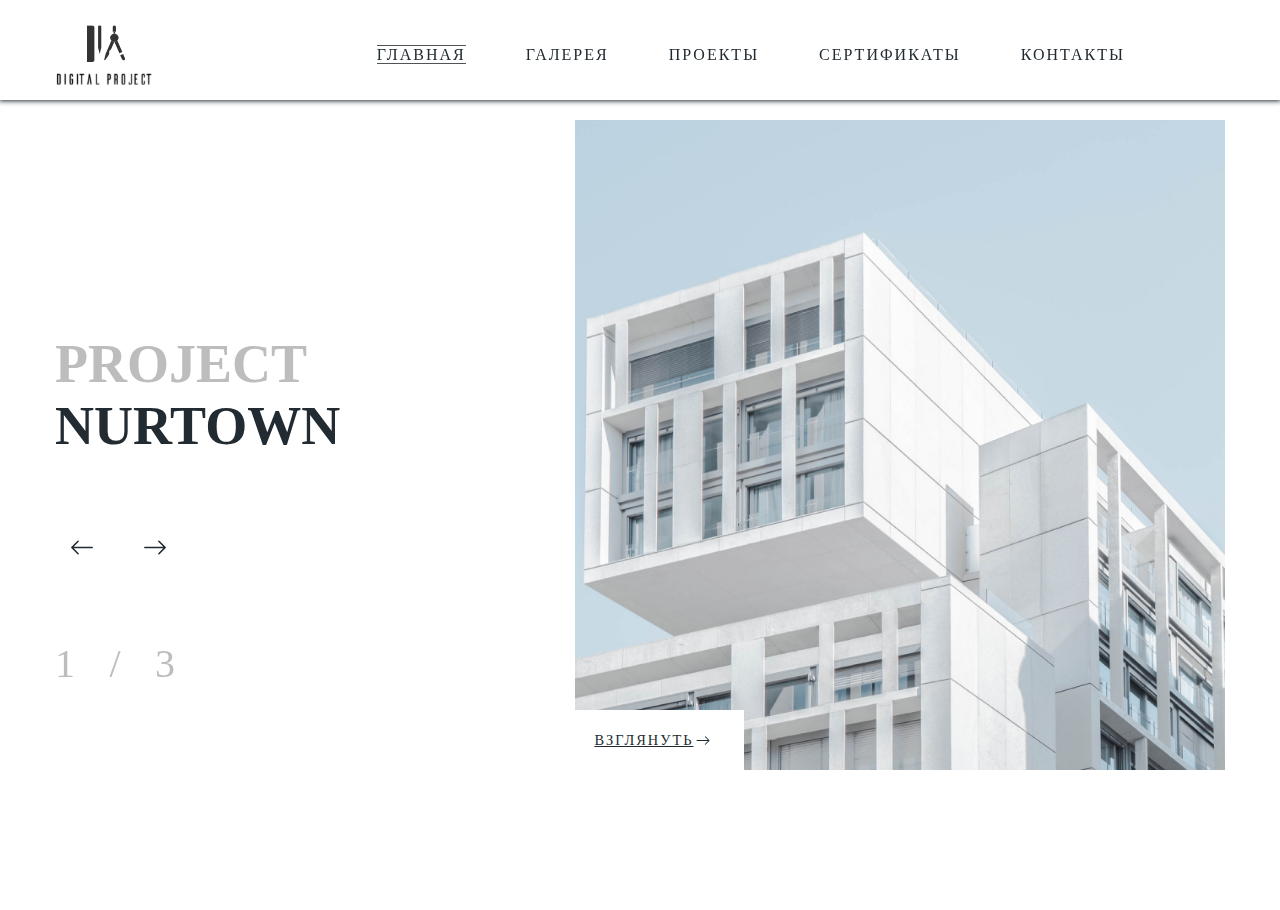
==== index.html @ 368d7288 "added intro section with swiper" ====
<!doctype html>
<html lang="en">

<head>
    <meta charset="UTF-8">
    <meta name="viewport"
        content="width=device-width, user-scalable=no, initial-scale=1.0, maximum-scale=1.0, minimum-scale=1.0">
    <meta http-equiv="X-UA-Compatible" content="ie=edge">
    <link rel="stylesheet" href="https://unpkg.com/swiper@8/swiper-bundle.min.css"/>
    <link rel="stylesheet" href="assets/index.css">
    <title>Archeticture</title>
</head>
<body>
    <header class="header">
        <div class="container">
            <div class="logo"></div>
            <ul class="header__menu__list">
                <li><a class="current" href="">ГЛАВНАЯ</a></li>
                <li><a href="">ГАЛЕРЕЯ</a></li>
                <li><a href="">ПРОЕКТЫ</a></li>
                <li><a href="">СЕРТИФИКАТЫ</a></li>
                <li><a href="">КОНТАКТЫ</a></li>
            </ul>
        </div>
    </header>

    <section class="intro">
        <div class="container">
            <div class="swiper mySwiper intro__swiper">
                <!--sliders-->
                <div class="swiper-wrapper">
                    <div class="swiper-slide">
                        <div class="intro__slide">
                            <h1 class="title">PROJECT<p>NURTOWN</p></h1>
                            <img class="intro__slider__img" src="assets/images/intro-house.png" alt="house">
                            <a href="" class="btn__more">ВЗГЛЯНУТЬ
                                <svg xmlns="http://www.w3.org/2000/svg" width="20" height="15" fill="currentColor"
                                     class="bi bi-arrow-right" viewBox="0 0 16 16">
                                    <path fill-rule="evenodd"
                                          d="M1 8a.5.5 0 0 1 .5-.5h11.793l-3.147-3.146a.5.5 0 0 1 .708-.708l4 4a.5.5 0 0 1 0 .708l-4 4a.5.5 0 0 1-.708-.708L13.293 8.5H1.5A.5.5 0 0 1 1 8z"/>
                                </svg>
                            </a>
                        </div>
                    </div>
                    <div class="swiper-slide">
                        <div class="intro__slide">
                            <h1 class="title">PROJECT<p>Паркинг на 500 автомобилей</p></h1>
                            <img class="intro__slider__img" src="assets/images/parking.jpg" alt="house">
                            <a href="" class="btn__more">ВЗГЛЯНУТЬ
                                <svg xmlns="http://www.w3.org/2000/svg" width="20" height="15" fill="currentColor"
                                     class="bi bi-arrow-right" viewBox="0 0 16 16">
                                    <path fill-rule="evenodd"
                                          d="M1 8a.5.5 0 0 1 .5-.5h11.793l-3.147-3.146a.5.5 0 0 1 .708-.708l4 4a.5.5 0 0 1 0 .708l-4 4a.5.5 0 0 1-.708-.708L13.293 8.5H1.5A.5.5 0 0 1 1 8z"/>
                                </svg>
                            </a>
                        </div>
                    </div>
                    <div class="swiper-slide">
                        <div class="intro__slide">
                            <h1 class="title">PROJECT<p>Общеобразова тельная школа</p></h1>
                            <img class="intro__slider__img" src="../../images/school.jpg" alt="house">
                            <a href="" class="btn__more">ВЗГЛЯНУТЬ
                                <svg xmlns="http://www.w3.org/2000/svg" width="20" height="15" fill="currentColor"
                                     class="bi bi-arrow-right" viewBox="0 0 16 16">
                                    <path fill-rule="evenodd"
                                          d="M1 8a.5.5 0 0 1 .5-.5h11.793l-3.147-3.146a.5.5 0 0 1 .708-.708l4 4a.5.5 0 0 1 0 .708l-4 4a.5.5 0 0 1-.708-.708L13.293 8.5H1.5A.5.5 0 0 1 1 8z"/>
                                </svg>
                            </a>
                        </div>
                    </div>
                </div>
                <!--btn-->
                <div class="intro__slider__btns">
                    <div class="swiper-button-prev">
                        <svg xmlns="http://www.w3.org/2000/svg" width="30" height="25" fill="currentColor"
                             class="bi bi-arrow-left" viewBox="0 0 16 16">
                            <path fill-rule="evenodd"
                                  d="M15 8a.5.5 0 0 0-.5-.5H2.707l3.147-3.146a.5.5 0 1 0-.708-.708l-4 4a.5.5 0 0 0 0 .708l4 4a.5.5 0 0 0 .708-.708L2.707 8.5H14.5A.5.5 0 0 0 15 8z"/>
                        </svg>
                    </div>
                    <div class="swiper-button-next">
                        <svg xmlns="http://www.w3.org/2000/svg" width="30" height="25" fill="currentColor"
                             class="bi bi-arrow-right" viewBox="0 0 16 16">
                            <path fill-rule="evenodd"
                                  d="M1 8a.5.5 0 0 1 .5-.5h11.793l-3.147-3.146a.5.5 0 0 1 .708-.708l4 4a.5.5 0 0 1 0 .708l-4 4a.5.5 0 0 1-.708-.708L13.293 8.5H1.5A.5.5 0 0 1 1 8z"/>
                        </svg>
                    </div>
                </div>
                <!--pagination-->
                <div class="swiper-pagination"></div>
            </div>
        </div>
    </section>
    <script src="https://unpkg.com/swiper/swiper-bundle.min.js"></script>
    <script src="js/main.js"></script>
</body>
</html>
---- assets/index.css ----
* {
  margin: 0;
  padding: 0;
  box-sizing: border-box;
}

body {
  margin: 0;
  padding: 0;
}

.container {
  max-width: 1170px;
  margin: 0 auto;
}

.title {
  font-size: 3em;
  color: #bdbdbd;
}

.header {
  position: fixed;
  top: 0;
  padding: 25px 0 15px;
  width: 100%;
  z-index: 100;
  background: #fff;
  box-shadow: 0 0 5px 1px #212B31;
}
.header .container {
  max-width: 1170px;
  margin: 0 auto;
  display: flex;
  justify-content: space-between;
  align-items: center;
}
.header .logo {
  display: block;
  background: url("../assets/images/logo.svg") no-repeat;
  background-size: cover;
  width: 100px;
  height: 60px;
}
.header .header__menu__list {
  display: flex;
  list-style: none;
  padding-right: 100px;
}
.header .header__menu__list li {
  margin-left: 60px;
}
.header .header__menu__list li .current:after {
  opacity: 0.8;
  top: -1px;
}
.header .header__menu__list li .current:before {
  opacity: 0.8;
  bottom: -1px;
}
.header .header__menu__list li a {
  text-decoration: none;
  letter-spacing: 2px;
  font-weight: 400;
  position: relative;
  color: #212B31;
  /*/menu border animation/*/
}
.header .header__menu__list li a:before, .header .header__menu__list li a:after {
  transition: 0.4s ease;
  opacity: 0;
  bottom: 3px;
  left: 0;
  content: "";
  width: 100%;
  position: absolute;
  height: 1px;
  background: #212B31;
}
.header .header__menu__list li a:after {
  top: 3px;
  bottom: 0;
}
.header .header__menu__list li a:hover::before {
  opacity: 0.8;
  bottom: -1px;
}
.header .header__menu__list li a:hover::after {
  opacity: 0.8;
  top: -1px;
}

.btn__more {
  font-size: 1.1em;
  display: flex;
  justify-content: center;
  align-items: center;
  color: #212B31;
  letter-spacing: 2px;
  background: #fff;
  width: 180px;
  height: 60px;
  cursor: pointer;
}

.intro {
  padding-top: 120px;
  margin-bottom: 140px;
}
.intro .btn__more {
  font-size: 0.8em;
  position: absolute;
  left: 43.5%;
  bottom: 0;
}
.intro .swiper {
  /*/pagination/*/
}
.intro .swiper .swiper-button-next, .intro .swiper .swiper-button-prev {
  position: static;
}
.intro .swiper .swiper-button-prev,
.intro .swiper .swiper-rtl .swiper-button-next {
  margin-right: 20px;
  height: 53px;
  width: 53px;
  color: #212B31;
}
.intro .swiper .swiper-button-next,
.intro .swiper .swiper-rtl .swiper-button-next {
  height: 53px;
  width: 53px;
  color: #212B31;
}
.intro .swiper .intro__slider__btns {
  height: 53px;
  top: 65%;
  display: flex;
  position: absolute;
  z-index: 100;
}
.intro .swiper .swiper-button-prev:after, .intro .swiper .swiper-rtl .swiper-button-next:after {
  display: none;
}
.intro .swiper .swiper-button-next:after, .intro .swiper .swiper-rtl .swiper-button-next:after {
  display: none;
}
.intro .swiper .swiper-pagination {
  width: 120px;
  position: absolute;
  top: 80%;
  text-align: start;
  font-size: 2.5em;
  color: #bdbdbd;
  display: flex;
  justify-content: space-between;
}
.intro .swiper .swiper-slide {
  text-align: center;
  font-size: 18px;
  background: #fff;
}
.intro .swiper .swiper-wrapper .intro__slide {
  display: flex;
  justify-content: space-between;
  align-items: center;
}
.intro .swiper .swiper-wrapper .intro__slide .title {
  max-width: 400px;
  margin-bottom: 100px;
  text-align: start;
}
.intro .swiper .swiper-wrapper .intro__slide .title p {
  max-width: 100%;
  font-size: 1em;
  color: #212B31;
  display: block;
}
.intro .swiper .swiper-wrapper .intro__slider__img {
  width: 650px;
  height: 650px;
  position: relative;
}
.intro .swiper .intro__swiper {
  width: 99%;
  position: relative;
  display: flex;
  justify-content: space-between;
}

/*# sourceMappingURL=index.css.map */
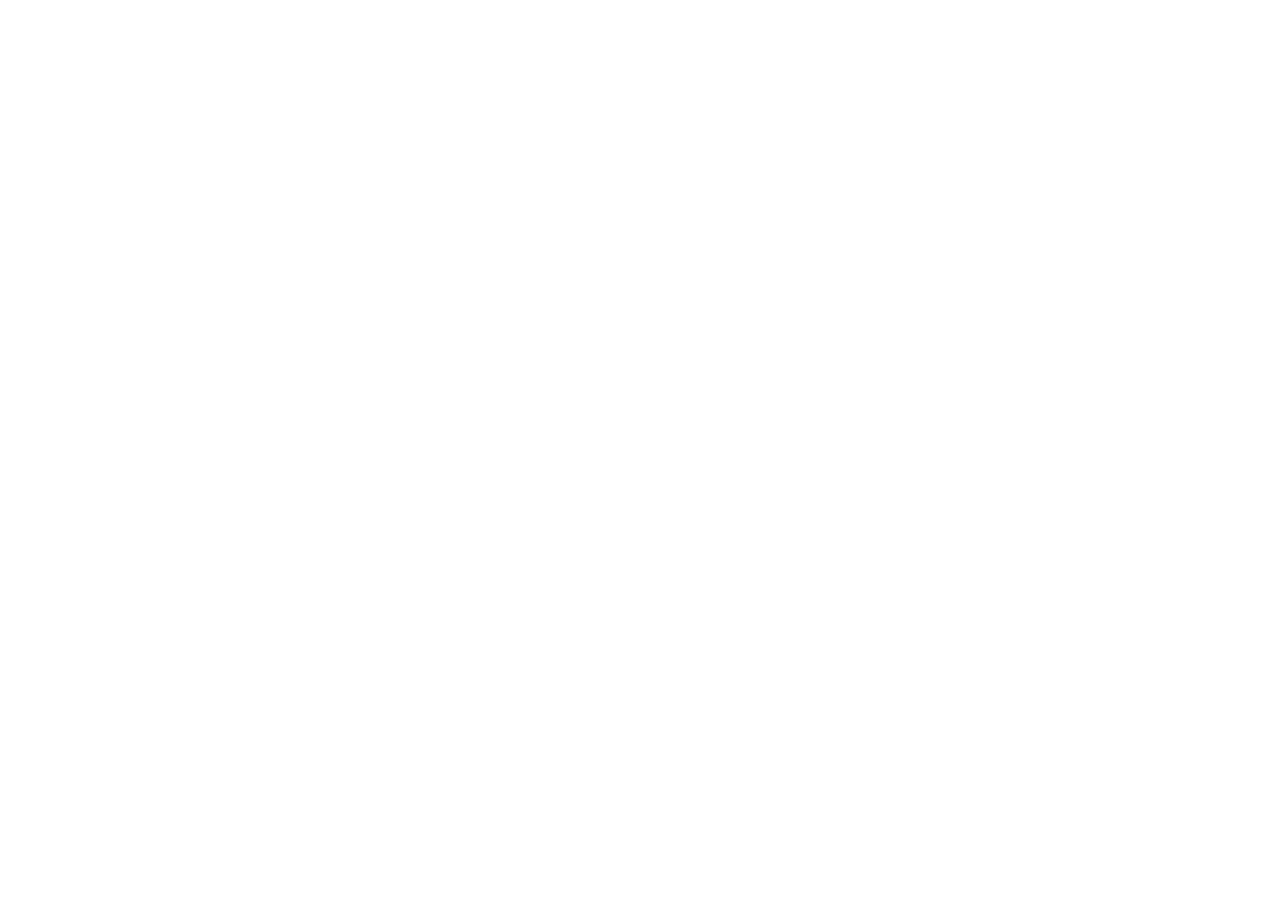
==== commit a5a64be3: "added img and fonts" ====
--- a/index.html
+++ b/index.html
@@ -1,97 +1,14 @@
-<!doctype html>
+<!DOCTYPE html>
 <html lang="en">
-
 <head>
     <meta charset="UTF-8">
-    <meta name="viewport"
-        content="width=device-width, user-scalable=no, initial-scale=1.0, maximum-scale=1.0, minimum-scale=1.0">
-    <meta http-equiv="X-UA-Compatible" content="ie=edge">
-    <link rel="stylesheet" href="https://unpkg.com/swiper@8/swiper-bundle.min.css"/>
-    <link rel="stylesheet" href="assets/index.css">
-    <title>Archeticture</title>
+    <meta http-equiv="X-UA-Compatible" content="IE=edge">
+    <meta name="viewport" content="width=device-width, initial-scale=1.0">
+    <title>Document</title>
+    <link rel="stylesheet" href="./css/index.css">
+    <link rel="stylesheet" href="./css/fonts.css">
 </head>
 <body>
-    <header class="header">
-        <div class="container">
-            <div class="logo"></div>
-            <ul class="header__menu__list">
-                <li><a class="current" href="">ГЛАВНАЯ</a></li>
-                <li><a href="">ГАЛЕРЕЯ</a></li>
-                <li><a href="">ПРОЕКТЫ</a></li>
-                <li><a href="">СЕРТИФИКАТЫ</a></li>
-                <li><a href="">КОНТАКТЫ</a></li>
-            </ul>
-        </div>
-    </header>
-
-    <section class="intro">
-        <div class="container">
-            <div class="swiper mySwiper intro__swiper">
-                <!--sliders-->
-                <div class="swiper-wrapper">
-                    <div class="swiper-slide">
-                        <div class="intro__slide">
-                            <h1 class="title">PROJECT<p>NURTOWN</p></h1>
-                            <img class="intro__slider__img" src="assets/images/intro-house.png" alt="house">
-                            <a href="" class="btn__more">ВЗГЛЯНУТЬ
-                                <svg xmlns="http://www.w3.org/2000/svg" width="20" height="15" fill="currentColor"
-                                     class="bi bi-arrow-right" viewBox="0 0 16 16">
-                                    <path fill-rule="evenodd"
-                                          d="M1 8a.5.5 0 0 1 .5-.5h11.793l-3.147-3.146a.5.5 0 0 1 .708-.708l4 4a.5.5 0 0 1 0 .708l-4 4a.5.5 0 0 1-.708-.708L13.293 8.5H1.5A.5.5 0 0 1 1 8z"/>
-                                </svg>
-                            </a>
-                        </div>
-                    </div>
-                    <div class="swiper-slide">
-                        <div class="intro__slide">
-                            <h1 class="title">PROJECT<p>Паркинг на 500 автомобилей</p></h1>
-                            <img class="intro__slider__img" src="assets/images/parking.jpg" alt="house">
-                            <a href="" class="btn__more">ВЗГЛЯНУТЬ
-                                <svg xmlns="http://www.w3.org/2000/svg" width="20" height="15" fill="currentColor"
-                                     class="bi bi-arrow-right" viewBox="0 0 16 16">
-                                    <path fill-rule="evenodd"
-                                          d="M1 8a.5.5 0 0 1 .5-.5h11.793l-3.147-3.146a.5.5 0 0 1 .708-.708l4 4a.5.5 0 0 1 0 .708l-4 4a.5.5 0 0 1-.708-.708L13.293 8.5H1.5A.5.5 0 0 1 1 8z"/>
-                                </svg>
-                            </a>
-                        </div>
-                    </div>
-                    <div class="swiper-slide">
-                        <div class="intro__slide">
-                            <h1 class="title">PROJECT<p>Общеобразова тельная школа</p></h1>
-                            <img class="intro__slider__img" src="../../images/school.jpg" alt="house">
-                            <a href="" class="btn__more">ВЗГЛЯНУТЬ
-                                <svg xmlns="http://www.w3.org/2000/svg" width="20" height="15" fill="currentColor"
-                                     class="bi bi-arrow-right" viewBox="0 0 16 16">
-                                    <path fill-rule="evenodd"
-                                          d="M1 8a.5.5 0 0 1 .5-.5h11.793l-3.147-3.146a.5.5 0 0 1 .708-.708l4 4a.5.5 0 0 1 0 .708l-4 4a.5.5 0 0 1-.708-.708L13.293 8.5H1.5A.5.5 0 0 1 1 8z"/>
-                                </svg>
-                            </a>
-                        </div>
-                    </div>
-                </div>
-                <!--btn-->
-                <div class="intro__slider__btns">
-                    <div class="swiper-button-prev">
-                        <svg xmlns="http://www.w3.org/2000/svg" width="30" height="25" fill="currentColor"
-                             class="bi bi-arrow-left" viewBox="0 0 16 16">
-                            <path fill-rule="evenodd"
-                                  d="M15 8a.5.5 0 0 0-.5-.5H2.707l3.147-3.146a.5.5 0 1 0-.708-.708l-4 4a.5.5 0 0 0 0 .708l4 4a.5.5 0 0 0 .708-.708L2.707 8.5H14.5A.5.5 0 0 0 15 8z"/>
-                        </svg>
-                    </div>
-                    <div class="swiper-button-next">
-                        <svg xmlns="http://www.w3.org/2000/svg" width="30" height="25" fill="currentColor"
-                             class="bi bi-arrow-right" viewBox="0 0 16 16">
-                            <path fill-rule="evenodd"
-                                  d="M1 8a.5.5 0 0 1 .5-.5h11.793l-3.147-3.146a.5.5 0 0 1 .708-.708l4 4a.5.5 0 0 1 0 .708l-4 4a.5.5 0 0 1-.708-.708L13.293 8.5H1.5A.5.5 0 0 1 1 8z"/>
-                        </svg>
-                    </div>
-                </div>
-                <!--pagination-->
-                <div class="swiper-pagination"></div>
-            </div>
-        </div>
-    </section>
-    <script src="https://unpkg.com/swiper/swiper-bundle.min.js"></script>
-    <script src="js/main.js"></script>
+    
 </body>
 </html>--- a/css/index.css
+++ b/css/index.css
@@ -0,0 +1,3 @@
+p{
+    font-family: 'TT Hoves', sans-serif;
+}--- a/css/fonts.css
+++ b/css/fonts.css
@@ -0,0 +1,359 @@
+@font-face {
+    font-family: 'TT Hoves';
+    src: url('../fonts/TTHoves-Black.eot');
+    src: url('../fonts/TTHoves-Black.eot?#iefix') format('embedded-opentype'),
+        url('../fonts/TTHoves-Black.woff2') format('woff2'),
+        url('../fonts/TTHoves-Black.woff') format('woff'),
+        url('../fonts/TTHoves-Black.ttf') format('truetype');
+    font-weight: 900;
+    font-style: normal;
+    font-display: swap;
+}
+
+@font-face {
+    font-family: 'TT Hoves';
+    src: url('../fonts/TTHoves-Black_1.eot');
+    src: url('../fonts/TTHoves-Black_1.eot?#iefix') format('embedded-opentype'),
+        url('../fonts/TTHoves-Black_1.woff2') format('woff2'),
+        url('../fonts/TTHoves-Black_1.woff') format('woff'),
+        url('../fonts/TTHoves-Black_1.ttf') format('truetype');
+    font-weight: 900;
+    font-style: normal;
+    font-display: swap;
+}
+
+@font-face {
+    font-family: 'TT Hoves';
+    src: url('../fonts/TTHoves-Black_2.eot');
+    src: url('../fonts/TTHoves-Black_2.eot?#iefix') format('embedded-opentype'),
+        url('../fonts/TTHoves-Black_2.woff2') format('woff2'),
+        url('../fonts/TTHoves-Black_2.woff') format('woff'),
+        url('../fonts/TTHoves-Black_2.ttf') format('truetype');
+    font-weight: 900;
+    font-style: normal;
+    font-display: swap;
+}
+
+@font-face {
+    font-family: 'TT Hoves';
+    src: url('../fonts/TTHoves-Bold.eot');
+    src: url('../fonts/TTHoves-Bold.eot?#iefix') format('embedded-opentype'),
+        url('../fonts/TTHoves-Bold.woff2') format('woff2'),
+        url('../fonts/TTHoves-Bold.woff') format('woff'),
+        url('../fonts/TTHoves-Bold.ttf') format('truetype');
+    font-weight: bold;
+    font-style: normal;
+    font-display: swap;
+}
+
+@font-face {
+    font-family: 'TT Hoves';
+    src: url('../fonts/TTHoves-BlackItalic.eot');
+    src: url('../fonts/TTHoves-BlackItalic.eot?#iefix') format('embedded-opentype'),
+        url('../fonts/TTHoves-BlackItalic.woff2') format('woff2'),
+        url('../fonts/TTHoves-BlackItalic.woff') format('woff'),
+        url('../fonts/TTHoves-BlackItalic.ttf') format('truetype');
+    font-weight: 900;
+    font-style: italic;
+    font-display: swap;
+}
+
+@font-face {
+    font-family: 'TT Hoves';
+    src: url('../fonts/TTHoves-BlackItalic_1.eot');
+    src: url('../fonts/TTHoves-BlackItalic_1.eot?#iefix') format('embedded-opentype'),
+        url('../fonts/TTHoves-BlackItalic_1.woff2') format('woff2'),
+        url('../fonts/TTHoves-BlackItalic_1.woff') format('woff'),
+        url('../fonts/TTHoves-BlackItalic_1.ttf') format('truetype');
+    font-weight: 900;
+    font-style: italic;
+    font-display: swap;
+}
+
+@font-face {
+    font-family: 'TT Hoves';
+    src: url('../fonts/TTHoves-Bold_1.eot');
+    src: url('../fonts/TTHoves-Bold_1.eot?#iefix') format('embedded-opentype'),
+        url('../fonts/TTHoves-Bold_1.woff2') format('woff2'),
+        url('../fonts/TTHoves-Bold_1.woff') format('woff'),
+        url('../fonts/TTHoves-Bold_1.ttf') format('truetype');
+    font-weight: bold;
+    font-style: normal;
+    font-display: swap;
+}
+
+@font-face {
+    font-family: 'TT Hoves';
+    src: url('../fonts/TTHoves-Bold_2.eot');
+    src: url('../fonts/TTHoves-Bold_2.eot?#iefix') format('embedded-opentype'),
+        url('../fonts/TTHoves-Bold_2.woff2') format('woff2'),
+        url('../fonts/TTHoves-Bold_2.woff') format('woff'),
+        url('../fonts/TTHoves-Bold_2.ttf') format('truetype');
+    font-weight: bold;
+    font-style: normal;
+    font-display: swap;
+}
+
+@font-face {
+    font-family: 'TT Hoves';
+    src: url('../fonts/TTHoves-BlackItalic_2.eot');
+    src: url('../fonts/TTHoves-BlackItalic_2.eot?#iefix') format('embedded-opentype'),
+        url('../fonts/TTHoves-BlackItalic_2.woff2') format('woff2'),
+        url('../fonts/TTHoves-BlackItalic_2.woff') format('woff'),
+        url('../fonts/TTHoves-BlackItalic_2.ttf') format('truetype');
+    font-weight: 900;
+    font-style: italic;
+    font-display: swap;
+}
+
+@font-face {
+    font-family: 'TT Hoves';
+    src: url('../fonts/TTHoves-DemiBold.eot');
+    src: url('../fonts/TTHoves-DemiBold.eot?#iefix') format('embedded-opentype'),
+        url('../fonts/TTHoves-DemiBold.woff2') format('woff2'),
+        url('../fonts/TTHoves-DemiBold.woff') format('woff'),
+        url('../fonts/TTHoves-DemiBold.ttf') format('truetype');
+    font-weight: 600;
+    font-style: normal;
+    font-display: swap;
+}
+
+@font-face {
+    font-family: 'TT Hoves';
+    src: url('../fonts/TTHoves-DemiBold_1.eot');
+    src: url('../fonts/TTHoves-DemiBold_1.eot?#iefix') format('embedded-opentype'),
+        url('../fonts/TTHoves-DemiBold_1.woff2') format('woff2'),
+        url('../fonts/TTHoves-DemiBold_1.woff') format('woff'),
+        url('../fonts/TTHoves-DemiBold_1.ttf') format('truetype');
+    font-weight: 600;
+    font-style: normal;
+    font-display: swap;
+}
+
+@font-face {
+    font-family: 'TT Hoves';
+    src: url('../fonts/TTHoves-BoldItalic.eot');
+    src: url('../fonts/TTHoves-BoldItalic.eot?#iefix') format('embedded-opentype'),
+        url('../fonts/TTHoves-BoldItalic.woff2') format('woff2'),
+        url('../fonts/TTHoves-BoldItalic.woff') format('woff'),
+        url('../fonts/TTHoves-BoldItalic.ttf') format('truetype');
+    font-weight: bold;
+    font-style: italic;
+    font-display: swap;
+}
+
+@font-face {
+    font-family: 'TT Hoves';
+    src: url('../fonts/TTHoves-BoldItalic_1.eot');
+    src: url('../fonts/TTHoves-BoldItalic_1.eot?#iefix') format('embedded-opentype'),
+        url('../fonts/TTHoves-BoldItalic_1.woff2') format('woff2'),
+        url('../fonts/TTHoves-BoldItalic_1.woff') format('woff'),
+        url('../fonts/TTHoves-BoldItalic_1.ttf') format('truetype');
+    font-weight: bold;
+    font-style: italic;
+    font-display: swap;
+}
+
+@font-face {
+    font-family: 'TT Hoves';
+    src: url('../fonts/TTHoves-DemiBold_2.eot');
+    src: url('../fonts/TTHoves-DemiBold_2.eot?#iefix') format('embedded-opentype'),
+        url('../fonts/TTHoves-DemiBold_2.woff2') format('woff2'),
+        url('../fonts/TTHoves-DemiBold_2.woff') format('woff'),
+        url('../fonts/TTHoves-DemiBold_2.ttf') format('truetype');
+    font-weight: 600;
+    font-style: normal;
+    font-display: swap;
+}
+
+@font-face {
+    font-family: 'TT Hoves';
+    src: url('../fonts/TTHoves-BoldItalic_2.eot');
+    src: url('../fonts/TTHoves-BoldItalic_2.eot?#iefix') format('embedded-opentype'),
+        url('../fonts/TTHoves-BoldItalic_2.woff2') format('woff2'),
+        url('../fonts/TTHoves-BoldItalic_2.woff') format('woff'),
+        url('../fonts/TTHoves-BoldItalic_2.ttf') format('truetype');
+    font-weight: bold;
+    font-style: italic;
+    font-display: swap;
+}
+
+@font-face {
+    font-family: 'TT Hoves';
+    src: url('../fonts/TTHoves-DemiBoldItalic.eot');
+    src: url('../fonts/TTHoves-DemiBoldItalic.eot?#iefix') format('embedded-opentype'),
+        url('../fonts/TTHoves-DemiBoldItalic.woff2') format('woff2'),
+        url('../fonts/TTHoves-DemiBoldItalic.woff') format('woff'),
+        url('../fonts/TTHoves-DemiBoldItalic.ttf') format('truetype');
+    font-weight: 600;
+    font-style: italic;
+    font-display: swap;
+}
+
+@font-face {
+    font-family: 'TT Hoves';
+    src: url('../fonts/TTHoves-DemiBoldItalic_1.eot');
+    src: url('../fonts/TTHoves-DemiBoldItalic_1.eot?#iefix') format('embedded-opentype'),
+        url('../fonts/TTHoves-DemiBoldItalic_1.woff2') format('woff2'),
+        url('../fonts/TTHoves-DemiBoldItalic_1.woff') format('woff'),
+        url('../fonts/TTHoves-DemiBoldItalic_1.ttf') format('truetype');
+    font-weight: 600;
+    font-style: italic;
+    font-display: swap;
+}
+
+@font-face {
+    font-family: 'TT Hoves';
+    src: url('../fonts/TTHoves-ExtraBold.eot');
+    src: url('../fonts/TTHoves-ExtraBold.eot?#iefix') format('embedded-opentype'),
+        url('../fonts/TTHoves-ExtraBold.woff2') format('woff2'),
+        url('../fonts/TTHoves-ExtraBold.woff') format('woff'),
+        url('../fonts/TTHoves-ExtraBold.ttf') format('truetype');
+    font-weight: bold;
+    font-style: normal;
+    font-display: swap;
+}
+
+@font-face {
+    font-family: 'TT Hoves';
+    src: url('../fonts/TTHoves-ExtraBold_1.eot');
+    src: url('../fonts/TTHoves-ExtraBold_1.eot?#iefix') format('embedded-opentype'),
+        url('../fonts/TTHoves-ExtraBold_1.woff2') format('woff2'),
+        url('../fonts/TTHoves-ExtraBold_1.woff') format('woff'),
+        url('../fonts/TTHoves-ExtraBold_1.ttf') format('truetype');
+    font-weight: bold;
+    font-style: normal;
+    font-display: swap;
+}
+
+@font-face {
+    font-family: 'TT Hoves';
+    src: url('../fonts/TTHoves-ExtraBold_2.eot');
+    src: url('../fonts/TTHoves-ExtraBold_2.eot?#iefix') format('embedded-opentype'),
+        url('../fonts/TTHoves-ExtraBold_2.woff2') format('woff2'),
+        url('../fonts/TTHoves-ExtraBold_2.woff') format('woff'),
+        url('../fonts/TTHoves-ExtraBold_2.ttf') format('truetype');
+    font-weight: bold;
+    font-style: normal;
+    font-display: swap;
+}
+
+@font-face {
+    font-family: 'TT Hoves';
+    src: url('../fonts/TTHoves-DemiBoldItalic_2.eot');
+    src: url('../fonts/TTHoves-DemiBoldItalic_2.eot?#iefix') format('embedded-opentype'),
+        url('../fonts/TTHoves-DemiBoldItalic_2.woff2') format('woff2'),
+        url('../fonts/TTHoves-DemiBoldItalic_2.woff') format('woff'),
+        url('../fonts/TTHoves-DemiBoldItalic_2.ttf') format('truetype');
+    font-weight: 600;
+    font-style: italic;
+    font-display: swap;
+}
+
+@font-face {
+    font-family: 'TT Hoves';
+    src: url('../fonts/TTHoves-ExtraBoldItalic.eot');
+    src: url('../fonts/TTHoves-ExtraBoldItalic.eot?#iefix') format('embedded-opentype'),
+        url('../fonts/TTHoves-ExtraBoldItalic.woff2') format('woff2'),
+        url('../fonts/TTHoves-ExtraBoldItalic.woff') format('woff'),
+        url('../fonts/TTHoves-ExtraBoldItalic.ttf') format('truetype');
+    font-weight: bold;
+    font-style: italic;
+    font-display: swap;
+}
+
+@font-face {
+    font-family: 'TT Hoves';
+    src: url('../fonts/TTHoves-ExtraLight.eot');
+    src: url('../fonts/TTHoves-ExtraLight.eot?#iefix') format('embedded-opentype'),
+        url('../fonts/TTHoves-ExtraLight.woff2') format('woff2'),
+        url('../fonts/TTHoves-ExtraLight.woff') format('woff'),
+        url('../fonts/TTHoves-ExtraLight.ttf') format('truetype');
+    font-weight: 200;
+    font-style: normal;
+    font-display: swap;
+}
+
+@font-face {
+    font-family: 'TT Hoves';
+    src: url('../fonts/TTHoves-ExtraBoldItalic_1.eot');
+    src: url('../fonts/TTHoves-ExtraBoldItalic_1.eot?#iefix') format('embedded-opentype'),
+        url('../fonts/TTHoves-ExtraBoldItalic_1.woff2') format('woff2'),
+        url('../fonts/TTHoves-ExtraBoldItalic_1.woff') format('woff'),
+        url('../fonts/TTHoves-ExtraBoldItalic_1.ttf') format('truetype');
+    font-weight: bold;
+    font-style: italic;
+    font-display: swap;
+}
+
+@font-face {
+    font-family: 'TT Hoves';
+    src: url('../fonts/TTHoves-ExtraBoldItalic_2.eot');
+    src: url('../fonts/TTHoves-ExtraBoldItalic_2.eot?#iefix') format('embedded-opentype'),
+        url('../fonts/TTHoves-ExtraBoldItalic_2.woff2') format('woff2'),
+        url('../fonts/TTHoves-ExtraBoldItalic_2.woff') format('woff'),
+        url('../fonts/TTHoves-ExtraBoldItalic_2.ttf') format('truetype');
+    font-weight: bold;
+    font-style: italic;
+    font-display: swap;
+}
+
+@font-face {
+    font-family: 'TT Hoves';
+    src: url('../fonts/TTHoves-ExtraLight_1.eot');
+    src: url('../fonts/TTHoves-ExtraLight_1.eot?#iefix') format('embedded-opentype'),
+        url('../fonts/TTHoves-ExtraLight_1.woff2') format('woff2'),
+        url('../fonts/TTHoves-ExtraLight_1.woff') format('woff'),
+        url('../fonts/TTHoves-ExtraLight_1.ttf') format('truetype');
+    font-weight: 200;
+    font-style: normal;
+    font-display: swap;
+}
+
+@font-face {
+    font-family: 'TT Hoves';
+    src: url('../fonts/TTHoves-ExtraLight_2.eot');
+    src: url('../fonts/TTHoves-ExtraLight_2.eot?#iefix') format('embedded-opentype'),
+        url('../fonts/TTHoves-ExtraLight_2.woff2') format('woff2'),
+        url('../fonts/TTHoves-ExtraLight_2.woff') format('woff'),
+        url('../fonts/TTHoves-ExtraLight_2.ttf') format('truetype');
+    font-weight: 200;
+    font-style: normal;
+    font-display: swap;
+}
+
+@font-face {
+    font-family: 'TT Hoves';
+    src: url('../fonts/TTHoves-ExtraLightItalic.eot');
+    src: url('../fonts/TTHoves-ExtraLightItalic.eot?#iefix') format('embedded-opentype'),
+        url('../fonts/TTHoves-ExtraLightItalic.woff2') format('woff2'),
+        url('../fonts/TTHoves-ExtraLightItalic.woff') format('woff'),
+        url('../fonts/TTHoves-ExtraLightItalic.ttf') format('truetype');
+    font-weight: 200;
+    font-style: italic;
+    font-display: swap;
+}
+
+@font-face {
+    font-family: 'TT Hoves';
+    src: url('../fonts/TTHoves-ExtraLightItalic_1.eot');
+    src: url('../fonts/TTHoves-ExtraLightItalic_1.eot?#iefix') format('embedded-opentype'),
+        url('../fonts/TTHoves-ExtraLightItalic_1.woff2') format('woff2'),
+        url('../fonts/TTHoves-ExtraLightItalic_1.woff') format('woff'),
+        url('../fonts/TTHoves-ExtraLightItalic_1.ttf') format('truetype');
+    font-weight: 200;
+    font-style: italic;
+    font-display: swap;
+}
+
+@font-face {
+    font-family: 'TT Hoves';
+    src: url('../fonts/TTHoves-ExtraLightItalic_2.eot');
+    src: url('../fonts/TTHoves-ExtraLightItalic_2.eot?#iefix') format('embedded-opentype'),
+        url('../fonts/TTHoves-ExtraLightItalic_2.woff2') format('woff2'),
+        url('../fonts/TTHoves-ExtraLightItalic_2.woff') format('woff'),
+        url('../fonts/TTHoves-ExtraLightItalic_2.ttf') format('truetype');
+    font-weight: 200;
+    font-style: italic;
+    font-display: swap;
+}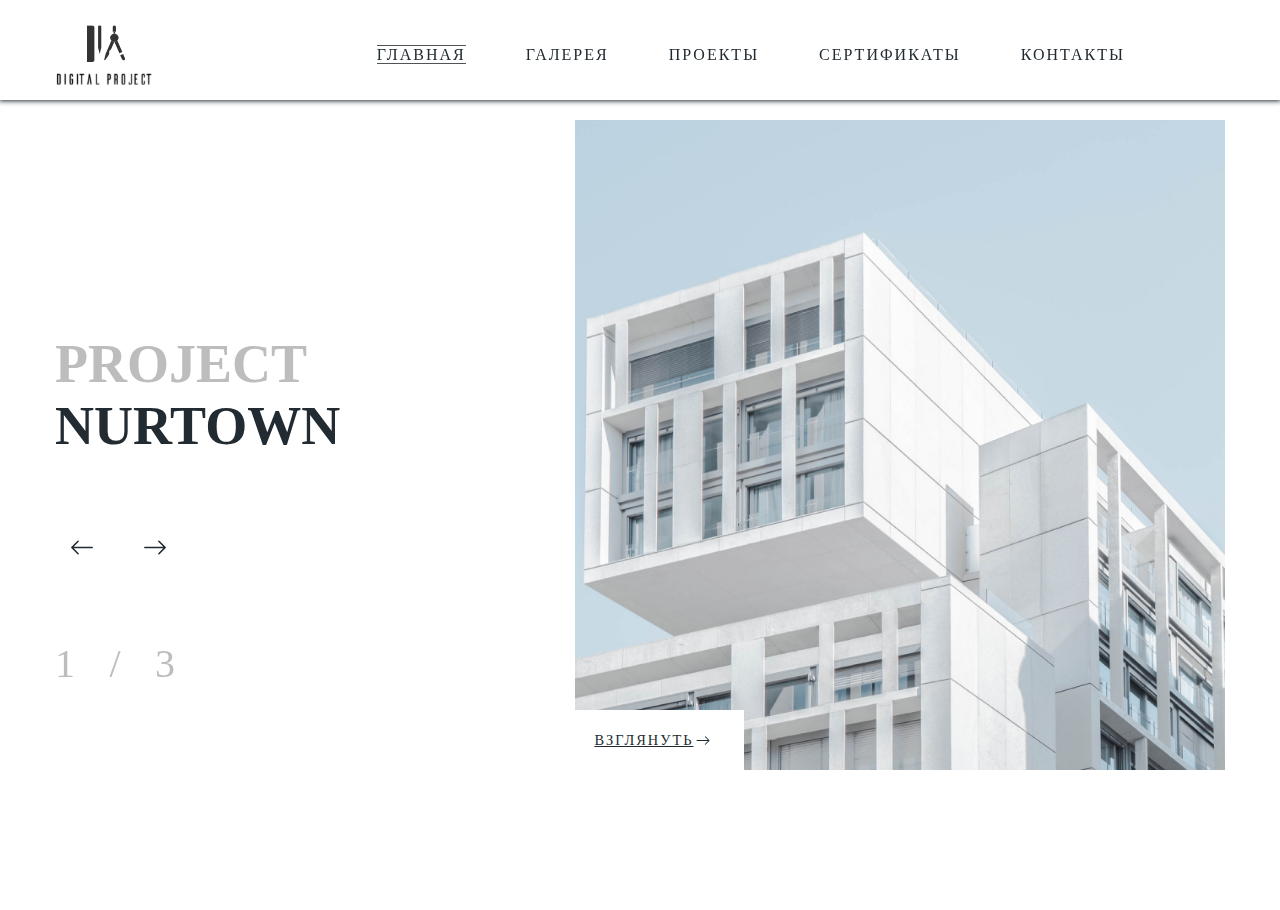
==== commit 3f0f3c9e: "chaged img path" ====
--- a/index.html
+++ b/index.html
@@ -1,14 +1,97 @@
-<!DOCTYPE html>
+<!doctype html>
 <html lang="en">
+
 <head>
     <meta charset="UTF-8">
-    <meta http-equiv="X-UA-Compatible" content="IE=edge">
-    <meta name="viewport" content="width=device-width, initial-scale=1.0">
-    <title>Document</title>
-    <link rel="stylesheet" href="./css/index.css">
-    <link rel="stylesheet" href="./css/fonts.css">
+    <meta name="viewport"
+        content="width=device-width, user-scalable=no, initial-scale=1.0, maximum-scale=1.0, minimum-scale=1.0">
+    <meta http-equiv="X-UA-Compatible" content="ie=edge">
+    <link rel="stylesheet" href="https://unpkg.com/swiper@8/swiper-bundle.min.css"/>
+    <link rel="stylesheet" href="assets/index.css">
+    <title>Archeticture</title>
 </head>
 <body>
+    <header class="header">
+        <div class="container">
+            <div class="logo"></div>
+            <ul class="header__menu__list">
+                <li><a class="current" href="">ГЛАВНАЯ</a></li>
+                <li><a href="">ГАЛЕРЕЯ</a></li>
+                <li><a href="">ПРОЕКТЫ</a></li>
+                <li><a href="">СЕРТИФИКАТЫ</a></li>
+                <li><a href="">КОНТАКТЫ</a></li>
+            </ul>
+        </div>
+    </header>
     
+    <section class="intro">
+        <div class="container">
+            <div class="swiper mySwiper intro__swiper">
+                <!--sliders-->
+                <div class="swiper-wrapper">
+                    <div class="swiper-slide">
+                        <div class="intro__slide">
+                            <h1 class="title">PROJECT<p>NURTOWN</p></h1>
+                            <img class="intro__slider__img" src="assets/images/intro-house.png" alt="house">
+                            <a href="" class="btn__more">ВЗГЛЯНУТЬ
+                                <svg xmlns="http://www.w3.org/2000/svg" width="20" height="15" fill="currentColor"
+                                     class="bi bi-arrow-right" viewBox="0 0 16 16">
+                                    <path fill-rule="evenodd"
+                                          d="M1 8a.5.5 0 0 1 .5-.5h11.793l-3.147-3.146a.5.5 0 0 1 .708-.708l4 4a.5.5 0 0 1 0 .708l-4 4a.5.5 0 0 1-.708-.708L13.293 8.5H1.5A.5.5 0 0 1 1 8z"/>
+                                </svg>
+                            </a>
+                        </div>
+                    </div>
+                    <div class="swiper-slide">
+                        <div class="intro__slide">
+                            <h1 class="title">PROJECT<p>Паркинг на 500 автомобилей</p></h1>
+                            <img class="intro__slider__img" src="assets/images/parking.jpg" alt="house">
+                            <a href="" class="btn__more">ВЗГЛЯНУТЬ
+                                <svg xmlns="http://www.w3.org/2000/svg" width="20" height="15" fill="currentColor"
+                                     class="bi bi-arrow-right" viewBox="0 0 16 16">
+                                    <path fill-rule="evenodd"
+                                          d="M1 8a.5.5 0 0 1 .5-.5h11.793l-3.147-3.146a.5.5 0 0 1 .708-.708l4 4a.5.5 0 0 1 0 .708l-4 4a.5.5 0 0 1-.708-.708L13.293 8.5H1.5A.5.5 0 0 1 1 8z"/>
+                                </svg>
+                            </a>
+                        </div>
+                    </div>
+                    <div class="swiper-slide">
+                        <div class="intro__slide">
+                            <h1 class="title">PROJECT<p>Общеобразова тельная школа</p></h1>
+                            <img class="intro__slider__img" src="assets/images/school.jpg" alt="house">
+                            <a href="" class="btn__more">ВЗГЛЯНУТЬ
+                                <svg xmlns="http://www.w3.org/2000/svg" width="20" height="15" fill="currentColor"
+                                     class="bi bi-arrow-right" viewBox="0 0 16 16">
+                                    <path fill-rule="evenodd"
+                                          d="M1 8a.5.5 0 0 1 .5-.5h11.793l-3.147-3.146a.5.5 0 0 1 .708-.708l4 4a.5.5 0 0 1 0 .708l-4 4a.5.5 0 0 1-.708-.708L13.293 8.5H1.5A.5.5 0 0 1 1 8z"/>
+                                </svg>
+                            </a>
+                        </div>
+                    </div>
+                </div>
+                <!--btn-->
+                <div class="intro__slider__btns">
+                    <div class="swiper-button-prev">
+                        <svg xmlns="http://www.w3.org/2000/svg" width="30" height="25" fill="currentColor"
+                             class="bi bi-arrow-left" viewBox="0 0 16 16">
+                            <path fill-rule="evenodd"
+                                  d="M15 8a.5.5 0 0 0-.5-.5H2.707l3.147-3.146a.5.5 0 1 0-.708-.708l-4 4a.5.5 0 0 0 0 .708l4 4a.5.5 0 0 0 .708-.708L2.707 8.5H14.5A.5.5 0 0 0 15 8z"/>
+                        </svg>
+                    </div>
+                    <div class="swiper-button-next">
+                        <svg xmlns="http://www.w3.org/2000/svg" width="30" height="25" fill="currentColor"
+                             class="bi bi-arrow-right" viewBox="0 0 16 16">
+                            <path fill-rule="evenodd"
+                                  d="M1 8a.5.5 0 0 1 .5-.5h11.793l-3.147-3.146a.5.5 0 0 1 .708-.708l4 4a.5.5 0 0 1 0 .708l-4 4a.5.5 0 0 1-.708-.708L13.293 8.5H1.5A.5.5 0 0 1 1 8z"/>
+                        </svg>
+                    </div>
+                </div>
+                <!--pagination-->
+                <div class="swiper-pagination"></div>
+            </div>
+        </div>
+    </section>
+    <script src="https://unpkg.com/swiper/swiper-bundle.min.js"></script>
+    <script src="js/main.js"></script>
 </body>
 </html>--- a/assets/index.css
+++ b/assets/index.css
@@ -0,0 +1,191 @@
+* {
+  margin: 0;
+  padding: 0;
+  box-sizing: border-box;
+}
+
+body {
+  margin: 0;
+  padding: 0;
+}
+
+.container {
+  max-width: 1170px;
+  margin: 0 auto;
+}
+
+.title {
+  font-size: 3em;
+  color: #bdbdbd;
+}
+
+.header {
+  position: fixed;
+  top: 0;
+  padding: 25px 0 15px;
+  width: 100%;
+  z-index: 100;
+  background: #fff;
+  box-shadow: 0 0 5px 1px #212B31;
+}
+.header .container {
+  max-width: 1170px;
+  margin: 0 auto;
+  display: flex;
+  justify-content: space-between;
+  align-items: center;
+}
+.header .logo {
+  display: block;
+  background: url("../assets/images/logo.svg") no-repeat;
+  background-size: cover;
+  width: 100px;
+  height: 60px;
+}
+.header .header__menu__list {
+  display: flex;
+  list-style: none;
+  padding-right: 100px;
+}
+.header .header__menu__list li {
+  margin-left: 60px;
+}
+.header .header__menu__list li .current:after {
+  opacity: 0.8;
+  top: -1px;
+}
+.header .header__menu__list li .current:before {
+  opacity: 0.8;
+  bottom: -1px;
+}
+.header .header__menu__list li a {
+  text-decoration: none;
+  letter-spacing: 2px;
+  font-weight: 400;
+  position: relative;
+  color: #212B31;
+  /*/menu border animation/*/
+}
+.header .header__menu__list li a:before, .header .header__menu__list li a:after {
+  transition: 0.4s ease;
+  opacity: 0;
+  bottom: 3px;
+  left: 0;
+  content: "";
+  width: 100%;
+  position: absolute;
+  height: 1px;
+  background: #212B31;
+}
+.header .header__menu__list li a:after {
+  top: 3px;
+  bottom: 0;
+}
+.header .header__menu__list li a:hover::before {
+  opacity: 0.8;
+  bottom: -1px;
+}
+.header .header__menu__list li a:hover::after {
+  opacity: 0.8;
+  top: -1px;
+}
+
+.btn__more {
+  font-size: 1.1em;
+  display: flex;
+  justify-content: center;
+  align-items: center;
+  color: #212B31;
+  letter-spacing: 2px;
+  background: #fff;
+  width: 180px;
+  height: 60px;
+  cursor: pointer;
+}
+
+.intro {
+  padding-top: 120px;
+  margin-bottom: 140px;
+}
+.intro .btn__more {
+  font-size: 0.8em;
+  position: absolute;
+  left: 43.5%;
+  bottom: 0;
+}
+.intro .swiper {
+  /*/pagination/*/
+}
+.intro .swiper .swiper-button-next, .intro .swiper .swiper-button-prev {
+  position: static;
+}
+.intro .swiper .swiper-button-prev,
+.intro .swiper .swiper-rtl .swiper-button-next {
+  margin-right: 20px;
+  height: 53px;
+  width: 53px;
+  color: #212B31;
+}
+.intro .swiper .swiper-button-next,
+.intro .swiper .swiper-rtl .swiper-button-next {
+  height: 53px;
+  width: 53px;
+  color: #212B31;
+}
+.intro .swiper .intro__slider__btns {
+  height: 53px;
+  top: 65%;
+  display: flex;
+  position: absolute;
+  z-index: 100;
+}
+.intro .swiper .swiper-button-prev:after, .intro .swiper .swiper-rtl .swiper-button-next:after {
+  display: none;
+}
+.intro .swiper .swiper-button-next:after, .intro .swiper .swiper-rtl .swiper-button-next:after {
+  display: none;
+}
+.intro .swiper .swiper-pagination {
+  width: 120px;
+  position: absolute;
+  top: 80%;
+  text-align: start;
+  font-size: 2.5em;
+  color: #bdbdbd;
+  display: flex;
+  justify-content: space-between;
+}
+.intro .swiper .swiper-slide {
+  text-align: center;
+  font-size: 18px;
+  background: #fff;
+}
+.intro .swiper .swiper-wrapper .intro__slide {
+  display: flex;
+  justify-content: space-between;
+  align-items: center;
+}
+.intro .swiper .swiper-wrapper .intro__slide .title {
+  max-width: 400px;
+  margin-bottom: 100px;
+  text-align: start;
+}
+.intro .swiper .swiper-wrapper .intro__slide .title p {
+  max-width: 100%;
+  font-size: 1em;
+  color: #212B31;
+  display: block;
+}
+.intro .swiper .swiper-wrapper .intro__slider__img {
+  width: 650px;
+  height: 650px;
+  position: relative;
+}
+.intro .swiper .intro__swiper {
+  width: 99%;
+  position: relative;
+  display: flex;
+  justify-content: space-between;
+}
+
+/*# sourceMappingURL=index.css.map */
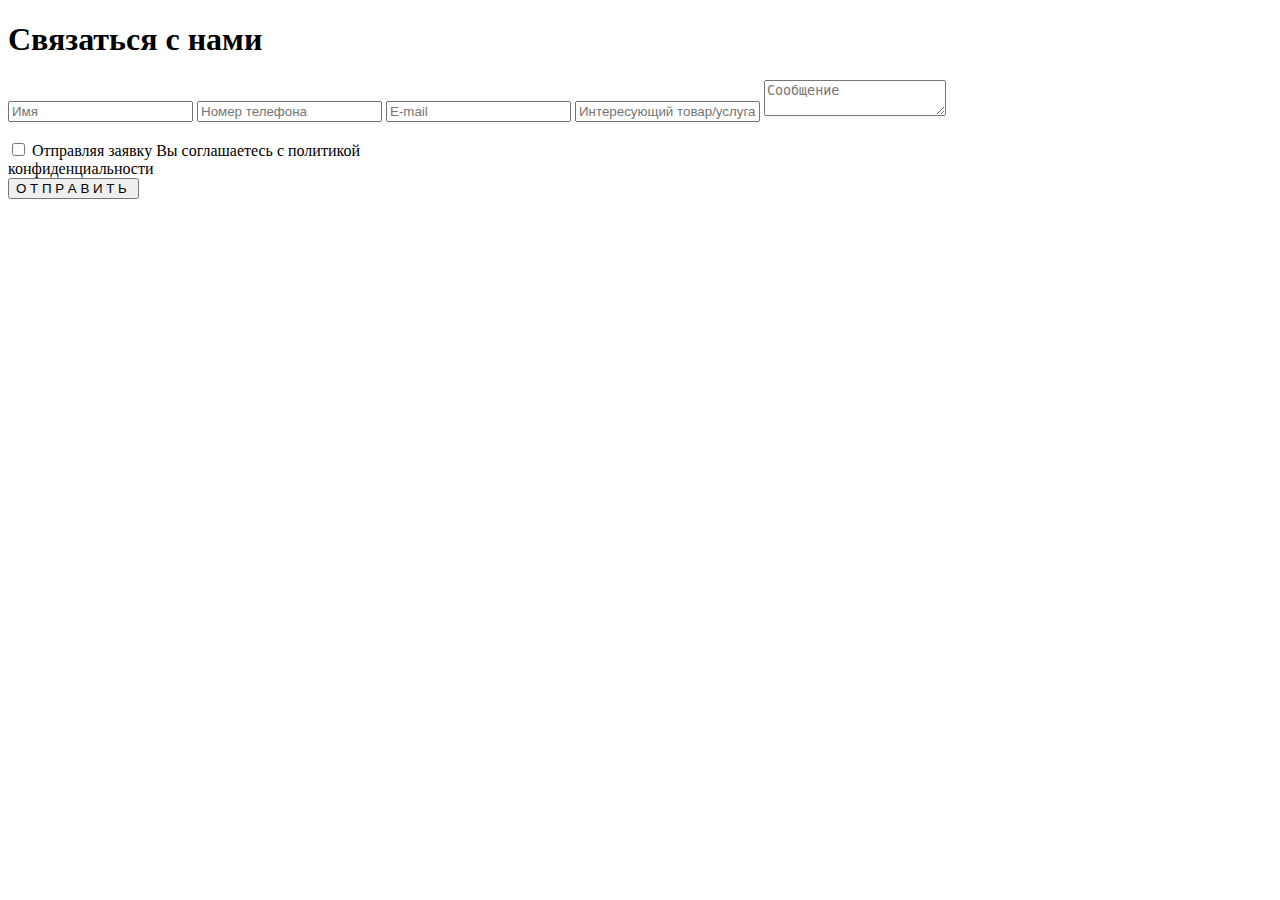
==== commit 891f7529: "1 page" ====
--- a/index.html
+++ b/index.html
@@ -1,97 +1,40 @@
-<!doctype html>
+<!DOCTYPE html>
 <html lang="en">
-
 <head>
     <meta charset="UTF-8">
-    <meta name="viewport"
-        content="width=device-width, user-scalable=no, initial-scale=1.0, maximum-scale=1.0, minimum-scale=1.0">
-    <meta http-equiv="X-UA-Compatible" content="ie=edge">
-    <link rel="stylesheet" href="https://unpkg.com/swiper@8/swiper-bundle.min.css"/>
-    <link rel="stylesheet" href="assets/index.css">
-    <title>Archeticture</title>
+    <meta http-equiv="X-UA-Compatible" content="IE=edge">
+    <meta name="viewport" content="width=device-width, initial-scale=1.0">
+    <title>Document</title>
+    <link rel="stylesheet" href="./css/index.css">
+    <link rel="stylesheet" href="./css/fonts.css">
 </head>
 <body>
-    <header class="header">
-        <div class="container">
-            <div class="logo"></div>
-            <ul class="header__menu__list">
-                <li><a class="current" href="">ГЛАВНАЯ</a></li>
-                <li><a href="">ГАЛЕРЕЯ</a></li>
-                <li><a href="">ПРОЕКТЫ</a></li>
-                <li><a href="">СЕРТИФИКАТЫ</a></li>
-                <li><a href="">КОНТАКТЫ</a></li>
-            </ul>
+    <section class="contact">
+        <div class="contact__container">
+        <div class="contact__h1">
+            <h1 class="contact__title">Связаться с нами</h1>
         </div>
-    </header>
-    
-    <section class="intro">
-        <div class="container">
-            <div class="swiper mySwiper intro__swiper">
-                <!--sliders-->
-                <div class="swiper-wrapper">
-                    <div class="swiper-slide">
-                        <div class="intro__slide">
-                            <h1 class="title">PROJECT<p>NURTOWN</p></h1>
-                            <img class="intro__slider__img" src="assets/images/intro-house.png" alt="house">
-                            <a href="" class="btn__more">ВЗГЛЯНУТЬ
-                                <svg xmlns="http://www.w3.org/2000/svg" width="20" height="15" fill="currentColor"
-                                     class="bi bi-arrow-right" viewBox="0 0 16 16">
-                                    <path fill-rule="evenodd"
-                                          d="M1 8a.5.5 0 0 1 .5-.5h11.793l-3.147-3.146a.5.5 0 0 1 .708-.708l4 4a.5.5 0 0 1 0 .708l-4 4a.5.5 0 0 1-.708-.708L13.293 8.5H1.5A.5.5 0 0 1 1 8z"/>
-                                </svg>
-                            </a>
-                        </div>
-                    </div>
-                    <div class="swiper-slide">
-                        <div class="intro__slide">
-                            <h1 class="title">PROJECT<p>Паркинг на 500 автомобилей</p></h1>
-                            <img class="intro__slider__img" src="assets/images/parking.jpg" alt="house">
-                            <a href="" class="btn__more">ВЗГЛЯНУТЬ
-                                <svg xmlns="http://www.w3.org/2000/svg" width="20" height="15" fill="currentColor"
-                                     class="bi bi-arrow-right" viewBox="0 0 16 16">
-                                    <path fill-rule="evenodd"
-                                          d="M1 8a.5.5 0 0 1 .5-.5h11.793l-3.147-3.146a.5.5 0 0 1 .708-.708l4 4a.5.5 0 0 1 0 .708l-4 4a.5.5 0 0 1-.708-.708L13.293 8.5H1.5A.5.5 0 0 1 1 8z"/>
-                                </svg>
-                            </a>
-                        </div>
-                    </div>
-                    <div class="swiper-slide">
-                        <div class="intro__slide">
-                            <h1 class="title">PROJECT<p>Общеобразова тельная школа</p></h1>
-                            <img class="intro__slider__img" src="assets/images/school.jpg" alt="house">
-                            <a href="" class="btn__more">ВЗГЛЯНУТЬ
-                                <svg xmlns="http://www.w3.org/2000/svg" width="20" height="15" fill="currentColor"
-                                     class="bi bi-arrow-right" viewBox="0 0 16 16">
-                                    <path fill-rule="evenodd"
-                                          d="M1 8a.5.5 0 0 1 .5-.5h11.793l-3.147-3.146a.5.5 0 0 1 .708-.708l4 4a.5.5 0 0 1 0 .708l-4 4a.5.5 0 0 1-.708-.708L13.293 8.5H1.5A.5.5 0 0 1 1 8z"/>
-                                </svg>
-                            </a>
-                        </div>
-                    </div>
-                </div>
-                <!--btn-->
-                <div class="intro__slider__btns">
-                    <div class="swiper-button-prev">
-                        <svg xmlns="http://www.w3.org/2000/svg" width="30" height="25" fill="currentColor"
-                             class="bi bi-arrow-left" viewBox="0 0 16 16">
-                            <path fill-rule="evenodd"
-                                  d="M15 8a.5.5 0 0 0-.5-.5H2.707l3.147-3.146a.5.5 0 1 0-.708-.708l-4 4a.5.5 0 0 0 0 .708l4 4a.5.5 0 0 0 .708-.708L2.707 8.5H14.5A.5.5 0 0 0 15 8z"/>
-                        </svg>
-                    </div>
-                    <div class="swiper-button-next">
-                        <svg xmlns="http://www.w3.org/2000/svg" width="30" height="25" fill="currentColor"
-                             class="bi bi-arrow-right" viewBox="0 0 16 16">
-                            <path fill-rule="evenodd"
-                                  d="M1 8a.5.5 0 0 1 .5-.5h11.793l-3.147-3.146a.5.5 0 0 1 .708-.708l4 4a.5.5 0 0 1 0 .708l-4 4a.5.5 0 0 1-.708-.708L13.293 8.5H1.5A.5.5 0 0 1 1 8z"/>
-                        </svg>
-                    </div>
-                </div>
-                <!--pagination-->
-                <div class="swiper-pagination"></div>
+        <div class="contact__content">
+            <div class="contact__left">
+                <input placeholder="Имя" class="contact__border">
+                <input placeholder="Номер телефона" class="contact__border">
+                <input placeholder="E-mail" class="contact__border">
+                <input placeholder="Интересующий товар/услуга" class="contact__border">
+                <textarea placeholder="Сообщение" class="contact__big__border"></textarea>   
+            </div>
+            <div class="contact__right">
+                <img src="./img/chel.png" alt="">
             </div>
         </div>
+        <div class="contact__bot">
+            <div class="contact__bot__content">
+            <input type="checkbox"class="contact__lil__border">
+            <span class="chb__span">Отправляя заявку Вы соглашаетесь
+                с политикой <br> конфиденциальности</span>
+        </div>
+        </div>
+        <button class="contact__btnBlack"> <span>О Т П Р А В И Т Ь</span> <img src="./img/ico-shape.png" alt="">   </button>
+        </div>
     </section>
-    <script src="https://unpkg.com/swiper/swiper-bundle.min.js"></script>
-    <script src="js/main.js"></script>
 </body>
 </html>--- a/css/index.css
+++ b/css/index.css
@@ -0,0 +1,3 @@
+p{
+    font-family: 'TT Hoves', sans-serif;
+}--- a/css/fonts.css
+++ b/css/fonts.css
@@ -0,0 +1,359 @@
+@font-face {
+    font-family: 'TT Hoves';
+    src: url('../fonts/TTHoves-Black.eot');
+    src: url('../fonts/TTHoves-Black.eot?#iefix') format('embedded-opentype'),
+        url('../fonts/TTHoves-Black.woff2') format('woff2'),
+        url('../fonts/TTHoves-Black.woff') format('woff'),
+        url('../fonts/TTHoves-Black.ttf') format('truetype');
+    font-weight: 900;
+    font-style: normal;
+    font-display: swap;
+}
+
+@font-face {
+    font-family: 'TT Hoves';
+    src: url('../fonts/TTHoves-Black_1.eot');
+    src: url('../fonts/TTHoves-Black_1.eot?#iefix') format('embedded-opentype'),
+        url('../fonts/TTHoves-Black_1.woff2') format('woff2'),
+        url('../fonts/TTHoves-Black_1.woff') format('woff'),
+        url('../fonts/TTHoves-Black_1.ttf') format('truetype');
+    font-weight: 900;
+    font-style: normal;
+    font-display: swap;
+}
+
+@font-face {
+    font-family: 'TT Hoves';
+    src: url('../fonts/TTHoves-Black_2.eot');
+    src: url('../fonts/TTHoves-Black_2.eot?#iefix') format('embedded-opentype'),
+        url('../fonts/TTHoves-Black_2.woff2') format('woff2'),
+        url('../fonts/TTHoves-Black_2.woff') format('woff'),
+        url('../fonts/TTHoves-Black_2.ttf') format('truetype');
+    font-weight: 900;
+    font-style: normal;
+    font-display: swap;
+}
+
+@font-face {
+    font-family: 'TT Hoves';
+    src: url('../fonts/TTHoves-Bold.eot');
+    src: url('../fonts/TTHoves-Bold.eot?#iefix') format('embedded-opentype'),
+        url('../fonts/TTHoves-Bold.woff2') format('woff2'),
+        url('../fonts/TTHoves-Bold.woff') format('woff'),
+        url('../fonts/TTHoves-Bold.ttf') format('truetype');
+    font-weight: bold;
+    font-style: normal;
+    font-display: swap;
+}
+
+@font-face {
+    font-family: 'TT Hoves';
+    src: url('../fonts/TTHoves-BlackItalic.eot');
+    src: url('../fonts/TTHoves-BlackItalic.eot?#iefix') format('embedded-opentype'),
+        url('../fonts/TTHoves-BlackItalic.woff2') format('woff2'),
+        url('../fonts/TTHoves-BlackItalic.woff') format('woff'),
+        url('../fonts/TTHoves-BlackItalic.ttf') format('truetype');
+    font-weight: 900;
+    font-style: italic;
+    font-display: swap;
+}
+
+@font-face {
+    font-family: 'TT Hoves';
+    src: url('../fonts/TTHoves-BlackItalic_1.eot');
+    src: url('../fonts/TTHoves-BlackItalic_1.eot?#iefix') format('embedded-opentype'),
+        url('../fonts/TTHoves-BlackItalic_1.woff2') format('woff2'),
+        url('../fonts/TTHoves-BlackItalic_1.woff') format('woff'),
+        url('../fonts/TTHoves-BlackItalic_1.ttf') format('truetype');
+    font-weight: 900;
+    font-style: italic;
+    font-display: swap;
+}
+
+@font-face {
+    font-family: 'TT Hoves';
+    src: url('../fonts/TTHoves-Bold_1.eot');
+    src: url('../fonts/TTHoves-Bold_1.eot?#iefix') format('embedded-opentype'),
+        url('../fonts/TTHoves-Bold_1.woff2') format('woff2'),
+        url('../fonts/TTHoves-Bold_1.woff') format('woff'),
+        url('../fonts/TTHoves-Bold_1.ttf') format('truetype');
+    font-weight: bold;
+    font-style: normal;
+    font-display: swap;
+}
+
+@font-face {
+    font-family: 'TT Hoves';
+    src: url('../fonts/TTHoves-Bold_2.eot');
+    src: url('../fonts/TTHoves-Bold_2.eot?#iefix') format('embedded-opentype'),
+        url('../fonts/TTHoves-Bold_2.woff2') format('woff2'),
+        url('../fonts/TTHoves-Bold_2.woff') format('woff'),
+        url('../fonts/TTHoves-Bold_2.ttf') format('truetype');
+    font-weight: bold;
+    font-style: normal;
+    font-display: swap;
+}
+
+@font-face {
+    font-family: 'TT Hoves';
+    src: url('../fonts/TTHoves-BlackItalic_2.eot');
+    src: url('../fonts/TTHoves-BlackItalic_2.eot?#iefix') format('embedded-opentype'),
+        url('../fonts/TTHoves-BlackItalic_2.woff2') format('woff2'),
+        url('../fonts/TTHoves-BlackItalic_2.woff') format('woff'),
+        url('../fonts/TTHoves-BlackItalic_2.ttf') format('truetype');
+    font-weight: 900;
+    font-style: italic;
+    font-display: swap;
+}
+
+@font-face {
+    font-family: 'TT Hoves';
+    src: url('../fonts/TTHoves-DemiBold.eot');
+    src: url('../fonts/TTHoves-DemiBold.eot?#iefix') format('embedded-opentype'),
+        url('../fonts/TTHoves-DemiBold.woff2') format('woff2'),
+        url('../fonts/TTHoves-DemiBold.woff') format('woff'),
+        url('../fonts/TTHoves-DemiBold.ttf') format('truetype');
+    font-weight: 600;
+    font-style: normal;
+    font-display: swap;
+}
+
+@font-face {
+    font-family: 'TT Hoves';
+    src: url('../fonts/TTHoves-DemiBold_1.eot');
+    src: url('../fonts/TTHoves-DemiBold_1.eot?#iefix') format('embedded-opentype'),
+        url('../fonts/TTHoves-DemiBold_1.woff2') format('woff2'),
+        url('../fonts/TTHoves-DemiBold_1.woff') format('woff'),
+        url('../fonts/TTHoves-DemiBold_1.ttf') format('truetype');
+    font-weight: 600;
+    font-style: normal;
+    font-display: swap;
+}
+
+@font-face {
+    font-family: 'TT Hoves';
+    src: url('../fonts/TTHoves-BoldItalic.eot');
+    src: url('../fonts/TTHoves-BoldItalic.eot?#iefix') format('embedded-opentype'),
+        url('../fonts/TTHoves-BoldItalic.woff2') format('woff2'),
+        url('../fonts/TTHoves-BoldItalic.woff') format('woff'),
+        url('../fonts/TTHoves-BoldItalic.ttf') format('truetype');
+    font-weight: bold;
+    font-style: italic;
+    font-display: swap;
+}
+
+@font-face {
+    font-family: 'TT Hoves';
+    src: url('../fonts/TTHoves-BoldItalic_1.eot');
+    src: url('../fonts/TTHoves-BoldItalic_1.eot?#iefix') format('embedded-opentype'),
+        url('../fonts/TTHoves-BoldItalic_1.woff2') format('woff2'),
+        url('../fonts/TTHoves-BoldItalic_1.woff') format('woff'),
+        url('../fonts/TTHoves-BoldItalic_1.ttf') format('truetype');
+    font-weight: bold;
+    font-style: italic;
+    font-display: swap;
+}
+
+@font-face {
+    font-family: 'TT Hoves';
+    src: url('../fonts/TTHoves-DemiBold_2.eot');
+    src: url('../fonts/TTHoves-DemiBold_2.eot?#iefix') format('embedded-opentype'),
+        url('../fonts/TTHoves-DemiBold_2.woff2') format('woff2'),
+        url('../fonts/TTHoves-DemiBold_2.woff') format('woff'),
+        url('../fonts/TTHoves-DemiBold_2.ttf') format('truetype');
+    font-weight: 600;
+    font-style: normal;
+    font-display: swap;
+}
+
+@font-face {
+    font-family: 'TT Hoves';
+    src: url('../fonts/TTHoves-BoldItalic_2.eot');
+    src: url('../fonts/TTHoves-BoldItalic_2.eot?#iefix') format('embedded-opentype'),
+        url('../fonts/TTHoves-BoldItalic_2.woff2') format('woff2'),
+        url('../fonts/TTHoves-BoldItalic_2.woff') format('woff'),
+        url('../fonts/TTHoves-BoldItalic_2.ttf') format('truetype');
+    font-weight: bold;
+    font-style: italic;
+    font-display: swap;
+}
+
+@font-face {
+    font-family: 'TT Hoves';
+    src: url('../fonts/TTHoves-DemiBoldItalic.eot');
+    src: url('../fonts/TTHoves-DemiBoldItalic.eot?#iefix') format('embedded-opentype'),
+        url('../fonts/TTHoves-DemiBoldItalic.woff2') format('woff2'),
+        url('../fonts/TTHoves-DemiBoldItalic.woff') format('woff'),
+        url('../fonts/TTHoves-DemiBoldItalic.ttf') format('truetype');
+    font-weight: 600;
+    font-style: italic;
+    font-display: swap;
+}
+
+@font-face {
+    font-family: 'TT Hoves';
+    src: url('../fonts/TTHoves-DemiBoldItalic_1.eot');
+    src: url('../fonts/TTHoves-DemiBoldItalic_1.eot?#iefix') format('embedded-opentype'),
+        url('../fonts/TTHoves-DemiBoldItalic_1.woff2') format('woff2'),
+        url('../fonts/TTHoves-DemiBoldItalic_1.woff') format('woff'),
+        url('../fonts/TTHoves-DemiBoldItalic_1.ttf') format('truetype');
+    font-weight: 600;
+    font-style: italic;
+    font-display: swap;
+}
+
+@font-face {
+    font-family: 'TT Hoves';
+    src: url('../fonts/TTHoves-ExtraBold.eot');
+    src: url('../fonts/TTHoves-ExtraBold.eot?#iefix') format('embedded-opentype'),
+        url('../fonts/TTHoves-ExtraBold.woff2') format('woff2'),
+        url('../fonts/TTHoves-ExtraBold.woff') format('woff'),
+        url('../fonts/TTHoves-ExtraBold.ttf') format('truetype');
+    font-weight: bold;
+    font-style: normal;
+    font-display: swap;
+}
+
+@font-face {
+    font-family: 'TT Hoves';
+    src: url('../fonts/TTHoves-ExtraBold_1.eot');
+    src: url('../fonts/TTHoves-ExtraBold_1.eot?#iefix') format('embedded-opentype'),
+        url('../fonts/TTHoves-ExtraBold_1.woff2') format('woff2'),
+        url('../fonts/TTHoves-ExtraBold_1.woff') format('woff'),
+        url('../fonts/TTHoves-ExtraBold_1.ttf') format('truetype');
+    font-weight: bold;
+    font-style: normal;
+    font-display: swap;
+}
+
+@font-face {
+    font-family: 'TT Hoves';
+    src: url('../fonts/TTHoves-ExtraBold_2.eot');
+    src: url('../fonts/TTHoves-ExtraBold_2.eot?#iefix') format('embedded-opentype'),
+        url('../fonts/TTHoves-ExtraBold_2.woff2') format('woff2'),
+        url('../fonts/TTHoves-ExtraBold_2.woff') format('woff'),
+        url('../fonts/TTHoves-ExtraBold_2.ttf') format('truetype');
+    font-weight: bold;
+    font-style: normal;
+    font-display: swap;
+}
+
+@font-face {
+    font-family: 'TT Hoves';
+    src: url('../fonts/TTHoves-DemiBoldItalic_2.eot');
+    src: url('../fonts/TTHoves-DemiBoldItalic_2.eot?#iefix') format('embedded-opentype'),
+        url('../fonts/TTHoves-DemiBoldItalic_2.woff2') format('woff2'),
+        url('../fonts/TTHoves-DemiBoldItalic_2.woff') format('woff'),
+        url('../fonts/TTHoves-DemiBoldItalic_2.ttf') format('truetype');
+    font-weight: 600;
+    font-style: italic;
+    font-display: swap;
+}
+
+@font-face {
+    font-family: 'TT Hoves';
+    src: url('../fonts/TTHoves-ExtraBoldItalic.eot');
+    src: url('../fonts/TTHoves-ExtraBoldItalic.eot?#iefix') format('embedded-opentype'),
+        url('../fonts/TTHoves-ExtraBoldItalic.woff2') format('woff2'),
+        url('../fonts/TTHoves-ExtraBoldItalic.woff') format('woff'),
+        url('../fonts/TTHoves-ExtraBoldItalic.ttf') format('truetype');
+    font-weight: bold;
+    font-style: italic;
+    font-display: swap;
+}
+
+@font-face {
+    font-family: 'TT Hoves';
+    src: url('../fonts/TTHoves-ExtraLight.eot');
+    src: url('../fonts/TTHoves-ExtraLight.eot?#iefix') format('embedded-opentype'),
+        url('../fonts/TTHoves-ExtraLight.woff2') format('woff2'),
+        url('../fonts/TTHoves-ExtraLight.woff') format('woff'),
+        url('../fonts/TTHoves-ExtraLight.ttf') format('truetype');
+    font-weight: 200;
+    font-style: normal;
+    font-display: swap;
+}
+
+@font-face {
+    font-family: 'TT Hoves';
+    src: url('../fonts/TTHoves-ExtraBoldItalic_1.eot');
+    src: url('../fonts/TTHoves-ExtraBoldItalic_1.eot?#iefix') format('embedded-opentype'),
+        url('../fonts/TTHoves-ExtraBoldItalic_1.woff2') format('woff2'),
+        url('../fonts/TTHoves-ExtraBoldItalic_1.woff') format('woff'),
+        url('../fonts/TTHoves-ExtraBoldItalic_1.ttf') format('truetype');
+    font-weight: bold;
+    font-style: italic;
+    font-display: swap;
+}
+
+@font-face {
+    font-family: 'TT Hoves';
+    src: url('../fonts/TTHoves-ExtraBoldItalic_2.eot');
+    src: url('../fonts/TTHoves-ExtraBoldItalic_2.eot?#iefix') format('embedded-opentype'),
+        url('../fonts/TTHoves-ExtraBoldItalic_2.woff2') format('woff2'),
+        url('../fonts/TTHoves-ExtraBoldItalic_2.woff') format('woff'),
+        url('../fonts/TTHoves-ExtraBoldItalic_2.ttf') format('truetype');
+    font-weight: bold;
+    font-style: italic;
+    font-display: swap;
+}
+
+@font-face {
+    font-family: 'TT Hoves';
+    src: url('../fonts/TTHoves-ExtraLight_1.eot');
+    src: url('../fonts/TTHoves-ExtraLight_1.eot?#iefix') format('embedded-opentype'),
+        url('../fonts/TTHoves-ExtraLight_1.woff2') format('woff2'),
+        url('../fonts/TTHoves-ExtraLight_1.woff') format('woff'),
+        url('../fonts/TTHoves-ExtraLight_1.ttf') format('truetype');
+    font-weight: 200;
+    font-style: normal;
+    font-display: swap;
+}
+
+@font-face {
+    font-family: 'TT Hoves';
+    src: url('../fonts/TTHoves-ExtraLight_2.eot');
+    src: url('../fonts/TTHoves-ExtraLight_2.eot?#iefix') format('embedded-opentype'),
+        url('../fonts/TTHoves-ExtraLight_2.woff2') format('woff2'),
+        url('../fonts/TTHoves-ExtraLight_2.woff') format('woff'),
+        url('../fonts/TTHoves-ExtraLight_2.ttf') format('truetype');
+    font-weight: 200;
+    font-style: normal;
+    font-display: swap;
+}
+
+@font-face {
+    font-family: 'TT Hoves';
+    src: url('../fonts/TTHoves-ExtraLightItalic.eot');
+    src: url('../fonts/TTHoves-ExtraLightItalic.eot?#iefix') format('embedded-opentype'),
+        url('../fonts/TTHoves-ExtraLightItalic.woff2') format('woff2'),
+        url('../fonts/TTHoves-ExtraLightItalic.woff') format('woff'),
+        url('../fonts/TTHoves-ExtraLightItalic.ttf') format('truetype');
+    font-weight: 200;
+    font-style: italic;
+    font-display: swap;
+}
+
+@font-face {
+    font-family: 'TT Hoves';
+    src: url('../fonts/TTHoves-ExtraLightItalic_1.eot');
+    src: url('../fonts/TTHoves-ExtraLightItalic_1.eot?#iefix') format('embedded-opentype'),
+        url('../fonts/TTHoves-ExtraLightItalic_1.woff2') format('woff2'),
+        url('../fonts/TTHoves-ExtraLightItalic_1.woff') format('woff'),
+        url('../fonts/TTHoves-ExtraLightItalic_1.ttf') format('truetype');
+    font-weight: 200;
+    font-style: italic;
+    font-display: swap;
+}
+
+@font-face {
+    font-family: 'TT Hoves';
+    src: url('../fonts/TTHoves-ExtraLightItalic_2.eot');
+    src: url('../fonts/TTHoves-ExtraLightItalic_2.eot?#iefix') format('embedded-opentype'),
+        url('../fonts/TTHoves-ExtraLightItalic_2.woff2') format('woff2'),
+        url('../fonts/TTHoves-ExtraLightItalic_2.woff') format('woff'),
+        url('../fonts/TTHoves-ExtraLightItalic_2.ttf') format('truetype');
+    font-weight: 200;
+    font-style: italic;
+    font-display: swap;
+}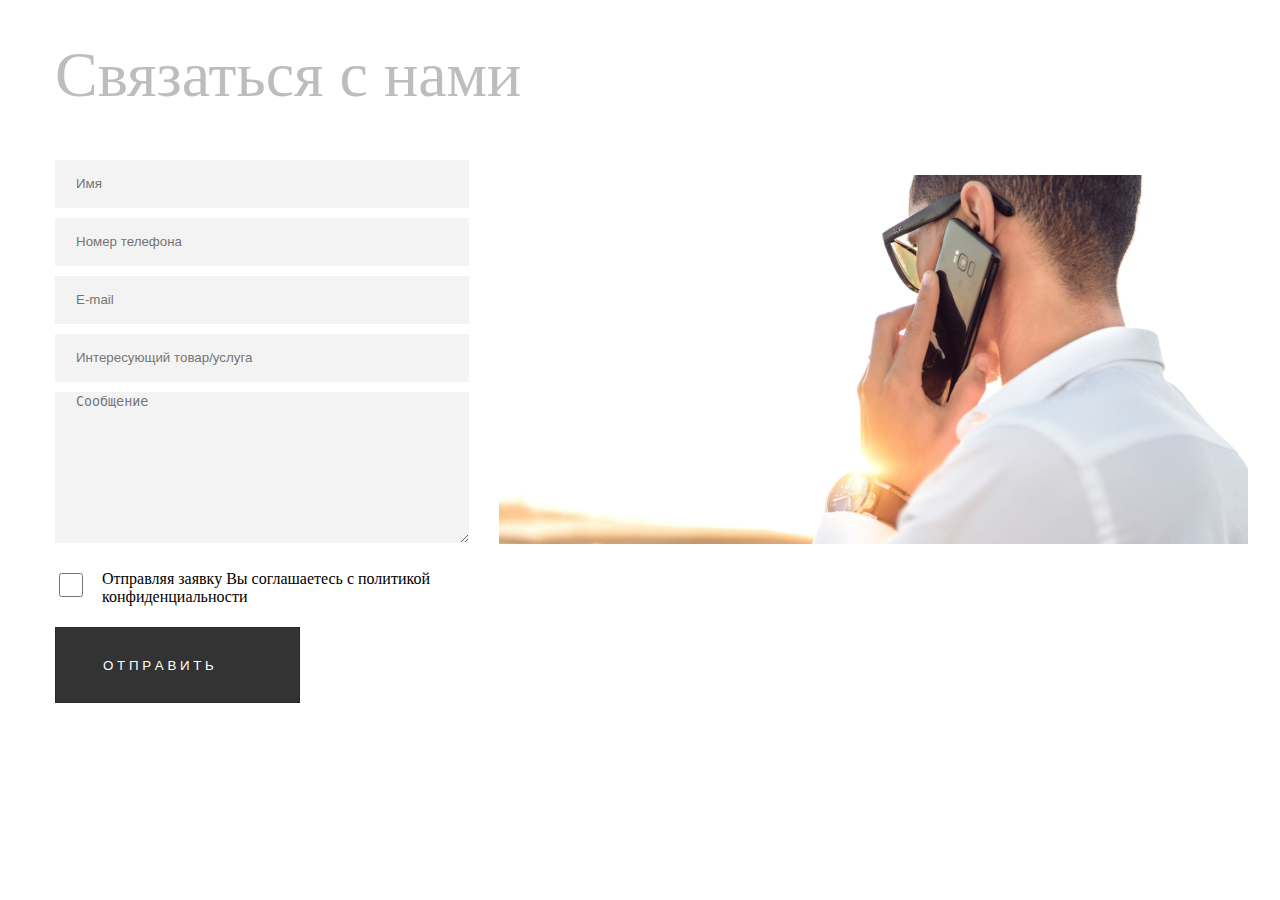
==== commit adff31d6: "Erkin done" ====
--- a/index.html
+++ b/index.html
@@ -23,7 +23,7 @@
                 <textarea placeholder="Сообщение" class="contact__big__border"></textarea>   
             </div>
             <div class="contact__right">
-                <img src="./img/chel.png" alt="">
+                <img src="./assets/img/chel.png" alt="">
             </div>
         </div>
         <div class="contact__bot">
--- a/css/index.css
+++ b/css/index.css
@@ -1,3 +1,84 @@
 p{
     font-family: 'TT Hoves', sans-serif;
-}+}
+@import url("https://fonts.googleapis.com/css2?family=Inter:wght@100;200;300;400;500;600;700;800;900&display=swap");
+
+
+.contact__title{
+font-family: Inter;
+font-style: normal;
+font-weight: 300;
+font-size: 64px;
+line-height: 64px;
+color: #BDBDBD;;
+}
+
+.contact__left{
+    display: flex;
+    flex-direction: column;
+}
+
+.contact__right{
+    margin-top: 25px;
+    margin-left: 30px;
+}
+
+.contact__border{
+    width: 391px;
+    height: 46px;
+    margin-top: 10px;
+    background: #F3F3F3;
+    border: none;
+    padding-left: 21px;
+}
+
+.contact__big__border{
+    max-width: 391px;
+    min-height: 147px;
+    max-height: 147px;
+    margin-top: 10px;
+    background: #F3F3F3;
+    display: flex;
+    border: none;
+    padding-left: 21px;
+}
+
+.contact__content{
+    display: flex;
+    justify-content: space-between;
+    margin-top: 22px;
+}
+
+.contact__container{
+    max-width: 1170px;
+    margin: 0 auto;
+}
+
+.contact__lil__border{
+    background: #F3F3F3;
+    border-radius: 4px;
+    width: 24px;
+    height: 24px;
+}
+
+.contact__btnBlack {
+    padding: 30px 85px 29px 47px;
+    background: #333333;
+    color: white;
+    border: 1px solid #212b31;
+    display: flex;
+    justify-content: space-between;
+    align-items: center;
+    margin-top: 21px;
+  }
+
+  .chb__span{
+      margin-left: 16px;
+  }
+  
+  .contact__bot__content{
+      display: flex;
+      justify-content: space-between;
+      max-width: 375px;
+      margin-top: 22px;
+  }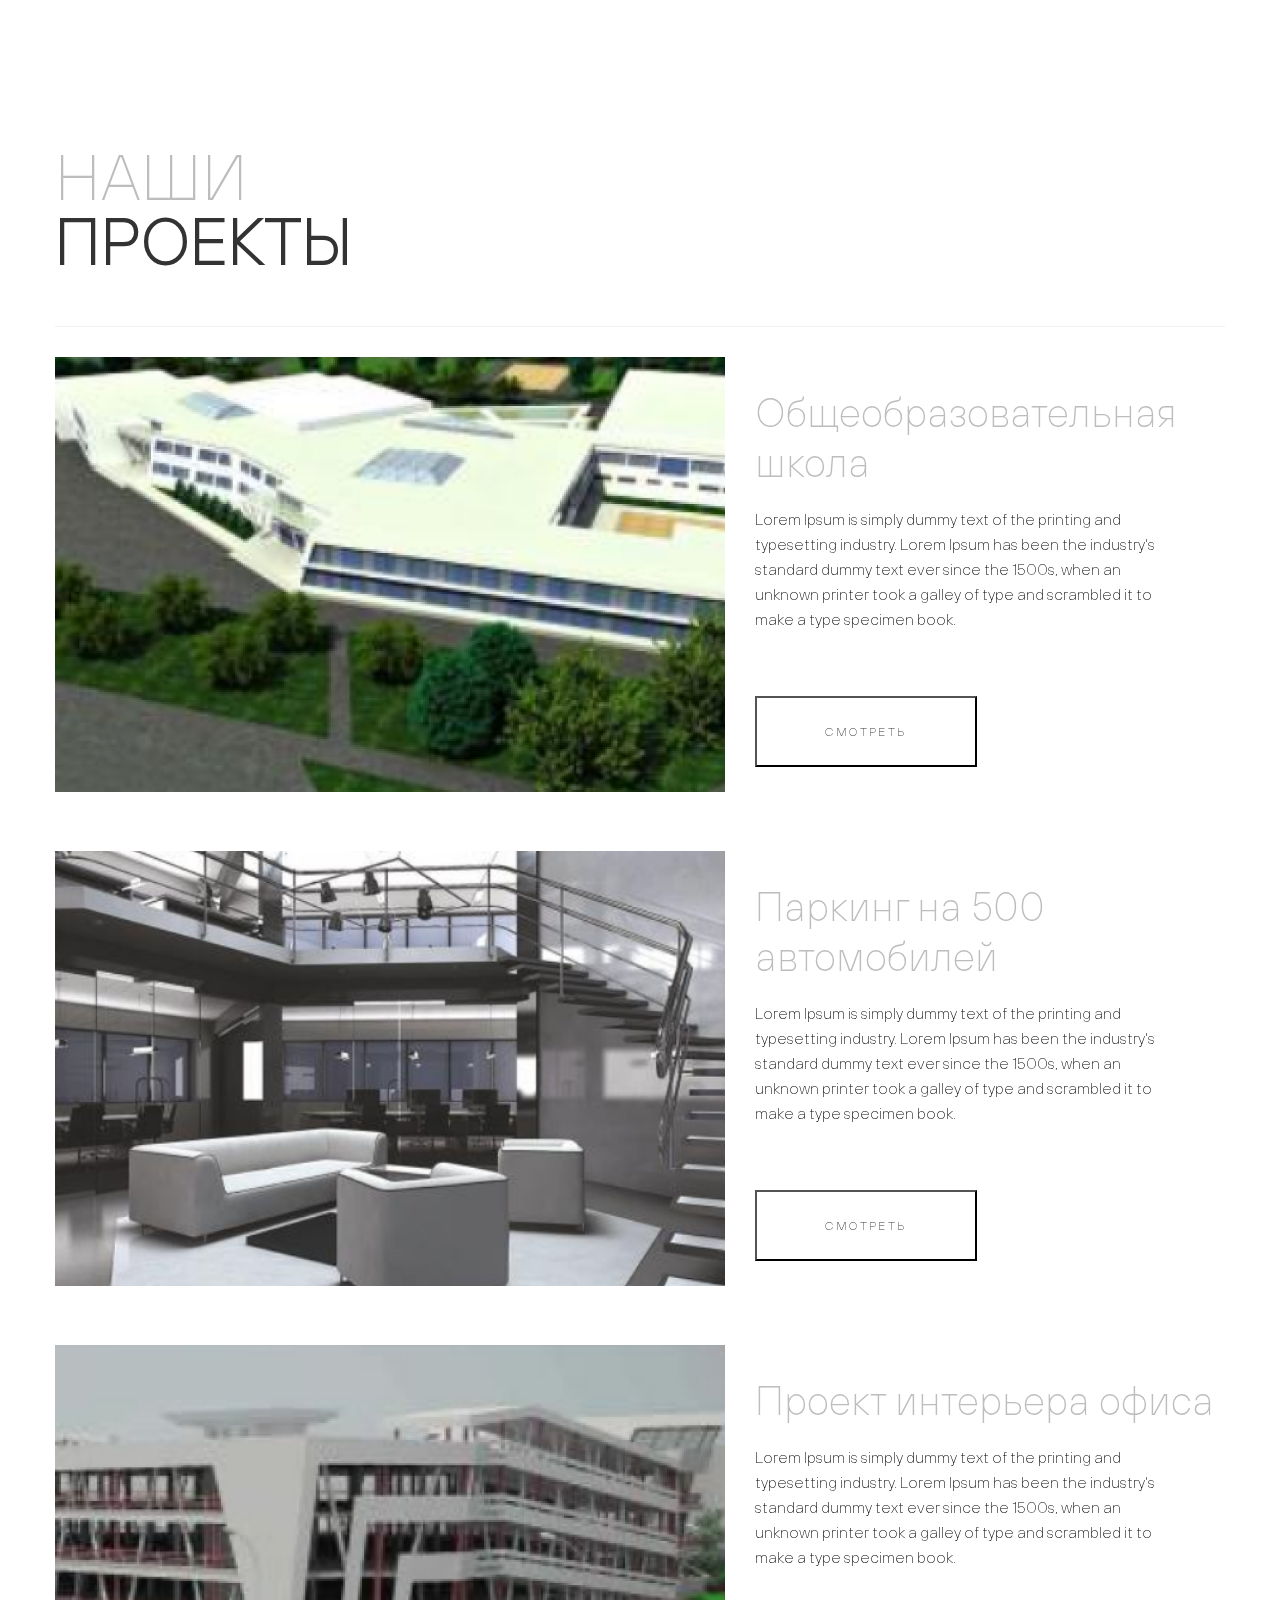
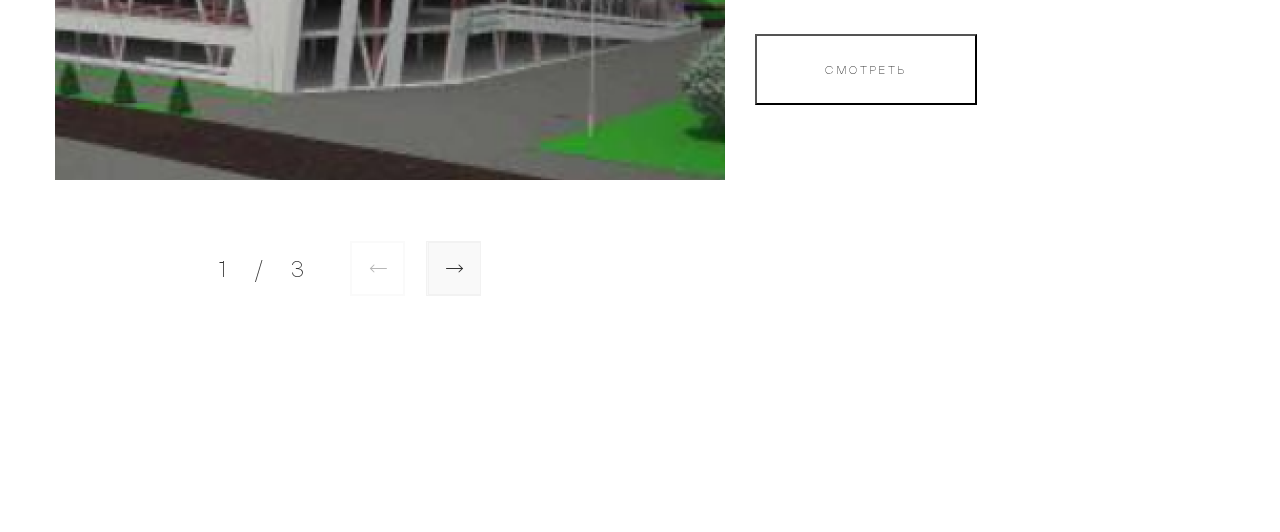
==== commit e9bf9704: "end job" ====
--- a/index.html
+++ b/index.html
@@ -1,40 +1,146 @@
-<!DOCTYPE html>
+<!doctype html>
 <html lang="en">
+
 <head>
     <meta charset="UTF-8">
-    <meta http-equiv="X-UA-Compatible" content="IE=edge">
-    <meta name="viewport" content="width=device-width, initial-scale=1.0">
+    <meta name="viewport"
+        content="width=device-width, user-scalable=no, initial-scale=1.0, maximum-scale=1.0, minimum-scale=1.0">
+    <meta http-equiv="X-UA-Compatible" content="ie=edge">
     <title>Document</title>
+    <link rel="stylesheet" href="./assets/fonts/TTHoves-Bold.woff2">
+    <link rel="stylesheet" href="./assets/fonts/TTHoves-Thin.woff2">
+    <link rel="stylesheet" href="https://unpkg.com/swiper@8/swiper-bundle.min.css"/>
     <link rel="stylesheet" href="./css/index.css">
-    <link rel="stylesheet" href="./css/fonts.css">
+    <link rel="stylesheet" href="./assets/fonts/TTHoves-Bold.woff2">
+    <link rel="stylesheet" href="./assets/fonts/TTHoves-Thin.woff2">
+
 </head>
+
 <body>
-    <section class="contact">
-        <div class="contact__container">
-        <div class="contact__h1">
-            <h1 class="contact__title">Связаться с нами</h1>
-        </div>
-        <div class="contact__content">
-            <div class="contact__left">
-                <input placeholder="Имя" class="contact__border">
-                <input placeholder="Номер телефона" class="contact__border">
-                <input placeholder="E-mail" class="contact__border">
-                <input placeholder="Интересующий товар/услуга" class="contact__border">
-                <textarea placeholder="Сообщение" class="contact__big__border"></textarea>   
-            </div>
-            <div class="contact__right">
-                <img src="./assets/img/chel.png" alt="">
-            </div>
-        </div>
-        <div class="contact__bot">
-            <div class="contact__bot__content">
-            <input type="checkbox"class="contact__lil__border">
-            <span class="chb__span">Отправляя заявку Вы соглашаетесь
-                с политикой <br> конфиденциальности</span>
-        </div>
-        </div>
-        <button class="contact__btnBlack"> <span>О Т П Р А В И Т Ь</span> <img src="./img/ico-shape.png" alt="">   </button>
-        </div>
+    <section class="project">
+        <container class="project__container">
+            
+                <div><h2 class="our__project">
+                   <span class="our__span">НАШИ</span>
+                   ПРОЕКТЫ
+                </h2>
+            <div class="lineproject"></div>       
+        </container>
     </section>
+    <section class="wrap">
+        <container class="wrapper">
+            <div class="swiper mySwiper">
+                <div class="swiper-wrapper">
+                  <div class="swiper-slide">
+                    <div class="block">
+                        <div class="lblock">
+                            <img src="./assets/img/image 1.png" alt="image 1">
+                        </div>
+                        <div class="rblock">
+                            <h2 class="rblock__h2">Общеобразовательная школа</h2>
+                            <p class="rblock__p">Lorem Ipsum is simply dummy text of the printing and typesetting industry. Lorem Ipsum has been the industry's standard dummy text ever since the 1500s, when an unknown printer took a galley of type and scrambled it to make a type specimen book.</p>
+                            <button class="rblock__btn">СМОТРЕТЬ</button>
+                        </div>
+                    </div>
+                    <div class="block">
+                        <div class="lblock">
+                            <img src="./assets/img/image 2.png" alt="image 1">
+                        </div>
+                        <div class="rblock">
+                            <h2 class="rblock__h2">Паркинг на 500 автомобилей</h2>
+                            <p class="rblock__p">Lorem Ipsum is simply dummy text of the printing and typesetting industry. Lorem Ipsum has been the industry's standard dummy text ever since the 1500s, when an unknown printer took a galley of type and scrambled it to make a type specimen book.</p>
+                            <button class="rblock__btn">СМОТРЕТЬ</button>
+                        </div>
+                    </div>
+                    <div class="block">
+                        <div class="lblock">
+                            <img src="./assets/img/image 3.png" alt="image 1">
+                        </div>
+                        <div class="rblock">
+                            <h2 class="rblock__h2">Проект интерьера офиса</h2>
+                            <p class="rblock__p">Lorem Ipsum is simply dummy text of the printing and typesetting industry. Lorem Ipsum has been the industry's standard dummy text ever since the 1500s, when an unknown printer took a galley of type and scrambled it to make a type specimen book.</p>
+                            <button class="rblock__btn">СМОТРЕТЬ</button>
+                        </div>
+                    </div>
+                  </div>
+                  <div class="swiper-slide">
+                    <div class="block">
+                        <div class="lblock">
+                            <img src="./assets/img/image 1.png" alt="image 1">
+                        </div>
+                        <div class="rblock">
+                            <h2 class="rblock__h2">Общеобразовательная школа</h2>
+                            <p class="rblock__p">Lorem Ipsum is simply dummy text of the printing and typesetting industry. Lorem Ipsum has been the industry's standard dummy text ever since the 1500s, when an unknown printer took a galley of type and scrambled it to make a type specimen book.</p>
+                            <button class="rblock__btn">СМОТРЕТЬ</button>
+                        </div>
+                    </div>
+                    <div class="block">
+                        <div class="lblock">
+                            <img src="./assets/img/image 2.png" alt="image 1">
+                        </div>
+                        <div class="rblock">
+                            <h2 class="rblock__h2">Паркинг на 500 автомобилей</h2>
+                            <p class="rblock__p">Lorem Ipsum is simply dummy text of the printing and typesetting industry. Lorem Ipsum has been the industry's standard dummy text ever since the 1500s, when an unknown printer took a galley of type and scrambled it to make a type specimen book.</p>
+                            <button class="rblock__btn">СМОТРЕТЬ</button>
+                        </div>
+                    </div>
+                    <div class="block">
+                        <div class="lblock">
+                            <img src="./assets/img/image 3.png" alt="image 1">
+                        </div>
+                        <div class="rblock">
+                            <h2 class="rblock__h2">Проект интерьера офиса</h2>
+                            <p class="rblock__p">Lorem Ipsum is simply dummy text of the printing and typesetting industry. Lorem Ipsum has been the industry's standard dummy text ever since the 1500s, when an unknown printer took a galley of type and scrambled it to make a type specimen book.</p>
+                            <button class="rblock__btn">СМОТРЕТЬ</button>
+                        </div>
+                    </div>
+                  </div>
+                  <div class="swiper-slide">
+                    <div class="block">
+                        <div class="lblock">
+                            <img src="./assets/img/image 1.png" alt="image 1">
+                        </div>
+                        <div class="rblock">
+                            <h2 class="rblock__h2">Общеобразовательная школа</h2>
+                            <p class="rblock__p">Lorem Ipsum is simply dummy text of the printing and typesetting industry. Lorem Ipsum has been the industry's standard dummy text ever since the 1500s, when an unknown printer took a galley of type and scrambled it to make a type specimen book.</p>
+                            <button class="rblock__btn">СМОТРЕТЬ</button>
+                        </div>
+                    </div>
+                    <div class="block">
+                        <div class="lblock">
+                            <img src="./assets/img/image 2.png" alt="image 1">
+                        </div>
+                        <div class="rblock">
+                            <h2 class="rblock__h2">Паркинг на 500 автомобилей</h2>
+                            <p class="rblock__p">Lorem Ipsum is simply dummy text of the printing and typesetting industry. Lorem Ipsum has been the industry's standard dummy text ever since the 1500s, when an unknown printer took a galley of type and scrambled it to make a type specimen book.</p>
+                            <button class="rblock__btn">СМОТРЕТЬ</button>
+                        </div>
+                    </div>
+                    <div class="block">
+                        <div class="lblock">
+                            <img src="./assets/img/image 3.png" alt="image 1">
+                        </div>
+                        <div class="rblock">
+                            <h2 class="rblock__h2">Проект интерьера офиса</h2>
+                            <p class="rblock__p">Lorem Ipsum is simply dummy text of the printing and typesetting industry. Lorem Ipsum has been the industry's standard dummy text ever since the 1500s, when an unknown printer took a galley of type and scrambled it to make a type specimen book.</p>
+                            <button class="rblock__btn">СМОТРЕТЬ</button>
+                        </div>
+                    </div>
+                  </div>
+                  
+                      
+                  </div>
+                </div>
+                <div class="btn__case">
+                    <div class="swiper-button-next btn__slide btn__r"><img src="./assets/img/buttonarrowr.svg" alt=""></div>
+                    <div class="swiper-button-prev btn__slide brn__l"><img src="./assets/img/buttonarrow.svg" alt=""></div>
+                    <div class="swiper-pagination btn_p"></div>
+                </div>
+              </div>
+        </container>
+    </section>
+    <script src="https://unpkg.com/swiper/swiper-bundle.min.js"></script>
+    <script src="./js/index.js"></script>
 </body>
+
 </html>--- a/css/index.css
+++ b/css/index.css
@@ -1,84 +1,230 @@
-p{
-    font-family: 'TT Hoves', sans-serif;
-}
-@import url("https://fonts.googleapis.com/css2?family=Inter:wght@100;200;300;400;500;600;700;800;900&display=swap");
-
-
-.contact__title{
-font-family: Inter;
-font-style: normal;
-font-weight: 300;
-font-size: 64px;
-line-height: 64px;
-color: #BDBDBD;;
-}
-
-.contact__left{
-    display: flex;
-    flex-direction: column;
-}
-
-.contact__right{
-    margin-top: 25px;
-    margin-left: 30px;
-}
-
-.contact__border{
-    width: 391px;
-    height: 46px;
-    margin-top: 10px;
-    background: #F3F3F3;
-    border: none;
-    padding-left: 21px;
-}
-
-.contact__big__border{
-    max-width: 391px;
-    min-height: 147px;
-    max-height: 147px;
-    margin-top: 10px;
-    background: #F3F3F3;
-    display: flex;
-    border: none;
-    padding-left: 21px;
-}
-
-.contact__content{
-    display: flex;
-    justify-content: space-between;
-    margin-top: 22px;
-}
-
-.contact__container{
-    max-width: 1170px;
-    margin: 0 auto;
-}
-
-.contact__lil__border{
-    background: #F3F3F3;
-    border-radius: 4px;
-    width: 24px;
-    height: 24px;
-}
-
-.contact__btnBlack {
-    padding: 30px 85px 29px 47px;
-    background: #333333;
-    color: white;
-    border: 1px solid #212b31;
-    display: flex;
-    justify-content: space-between;
-    align-items: center;
-    margin-top: 21px;
-  }
-
-  .chb__span{
-      margin-left: 16px;
-  }
-  
-  .contact__bot__content{
-      display: flex;
-      justify-content: space-between;
-      max-width: 375px;
-      margin-top: 22px;
-  }+@font-face {
+  font-family: 'TT Hoves';
+  src: local("TT Hoves"), url(/assets/fonts/TTHoves-Bold.woff2);
+}
+
+@font-face {
+  font-family: 'TT Hoves';
+  src: local("TT Hoves"), url(/assets/fonts/TTHoves-Thin.woff2);
+}
+
+.project {
+  max-width: 1170px;
+  margin: 0 auto;
+  margin-top: 92px;
+}
+
+.project__container {
+  display: -webkit-box;
+  display: -ms-flexbox;
+  display: flex;
+  -webkit-box-pack: center;
+      -ms-flex-pack: center;
+          justify-content: center;
+  -webkit-box-orient: vertical;
+  -webkit-box-direction: normal;
+      -ms-flex-direction: column;
+          flex-direction: column;
+}
+
+.our__span {
+  display: -webkit-box;
+  display: -ms-flexbox;
+  display: flex;
+  -webkit-box-pack: start;
+      -ms-flex-pack: start;
+          justify-content: flex-start;
+  -webkit-box-orient: vertical;
+  -webkit-box-direction: normal;
+      -ms-flex-direction: column;
+          flex-direction: column;
+  font-family: TT Hoves;
+  font-style: normal;
+  font-weight: 300;
+  font-size: 64px;
+  line-height: 64px;
+  color: #BDBDBD;
+  margin: 0;
+}
+
+.our__project {
+  font-family: TT Hoves;
+  font-style: normal;
+  font-weight: bold;
+  font-size: 64px;
+  line-height: 64px;
+  color: #333333;
+}
+
+.lineproject {
+  height: 1px;
+  left: 135px;
+  top: 323px;
+  background: #F2F2F2;
+  margin-top: 30px;
+  margin-bottom: 30px;
+}
+
+.wrap {
+  max-width: 1170px;
+  margin: 0 auto;
+}
+
+.block {
+  display: -webkit-box;
+  display: -ms-flexbox;
+  display: flex;
+  -webkit-box-orient: horizontal;
+  -webkit-box-direction: normal;
+      -ms-flex-direction: row;
+          flex-direction: row;
+  margin: 0;
+}
+
+.lblock {
+  margin-bottom: 55px;
+}
+
+.rblock {
+  margin-left: 30px;
+  margin-bottom: 55px;
+}
+
+.rblock__h2 {
+  font-family: TT Hoves;
+  font-style: normal;
+  font-weight: 300;
+  font-size: 40px;
+  line-height: 50px;
+  color: #BDBDBD;
+  margin-top: 30px;
+  margin-bottom: 0;
+}
+
+.rblock__p {
+  font-family: TT Hoves;
+  font-style: normal;
+  font-weight: 300;
+  font-size: 16px;
+  line-height: 25px;
+  color: #000000;
+  margin-top: 20px;
+  max-width: 400px;
+  margin-bottom: 0;
+}
+
+.rblock__btn {
+  font-family: TT Hoves;
+  font-style: normal;
+  font-weight: normal;
+  font-size: 12px;
+  line-height: 12px;
+  letter-spacing: 0.2em;
+  text-transform: uppercase;
+  color: #333333;
+}
+
+.rblock > button {
+  width: 222px;
+  height: 71px;
+  background: #FFFFFF;
+  margin-top: 64px;
+}
+
+.swiper-button-next:after, .swiper-button-prev:after {
+  font-family: swiper-icons;
+  font-size: var(--swiper-navigation-size);
+  text-transform: none !important;
+  letter-spacing: 0;
+  text-transform: none;
+  font-variant: initial;
+  line-height: 1;
+}
+
+.swiper-button-next:after, .swiper-rtl .swiper-button-prev:after {
+  content: 'next';
+  position: absolute;
+  top: 0;
+  left: 0;
+}
+
+.btn__case {
+  display: -webkit-box;
+  display: -ms-flexbox;
+  display: flex;
+  -webkit-box-pack: center;
+      -ms-flex-pack: center;
+          justify-content: center;
+  -webkit-box-orient: horizontal;
+  -webkit-box-direction: normal;
+      -ms-flex-direction: row;
+          flex-direction: row;
+  position: relative;
+  margin-bottom: 233px;
+  margin-top: 60px;
+}
+
+.swiper-button-next, .swiper-rtl .swiper-button-prev {
+  right: 0;
+  left: 0;
+}
+
+.swiper-pagination {
+  position: absolute;
+  text-align: center;
+  -webkit-transition: .3s opacity;
+  transition: .3s opacity;
+  -webkit-transform: translate3d(0, 0, 0);
+  transform: translate3d(0, 0, 0);
+  z-index: 10;
+  font-family: TT Hoves;
+  font-style: normal;
+  font-weight: normal;
+  font-size: 24px;
+  line-height: 24px;
+  color: #333333;
+  letter-spacing: 12px;
+}
+
+.swiper-horizontal > .swiper-pagination-bullets, .swiper-pagination-bullets.swiper-pagination-horizontal, .swiper-pagination-custom, .swiper-pagination-fraction {
+  top: 60px;
+  left: 0;
+  width: 100%;
+}
+
+.btn__slide {
+  width: 53px;
+  height: 53px;
+  background: #f9f9f9;
+  border: 1px solid #f2f2f2;
+  display: -webkit-box;
+  display: -ms-flexbox;
+  display: flex;
+  -webkit-box-align: center;
+      -ms-flex-align: center;
+          align-items: center;
+  -webkit-box-pack: center;
+      -ms-flex-pack: center;
+          justify-content: center;
+}
+
+.btn__slide::after {
+  content: "";
+}
+
+.btn__r {
+  left: 371px;
+  top: -36px;
+}
+
+.swiper-button-prev, .swiper-rtl .swiper-button-next {
+  left: 295px;
+  top: -36px;
+}
+
+.swiper-horizontal > .swiper-pagination-bullets, .swiper-pagination-bullets.swiper-pagination-horizontal, .swiper-pagination-custom, .swiper-pagination-fraction {
+  top: -43px;
+  left: 154px;
+  width: 10%;
+}
+/*# sourceMappingURL=index.css.map */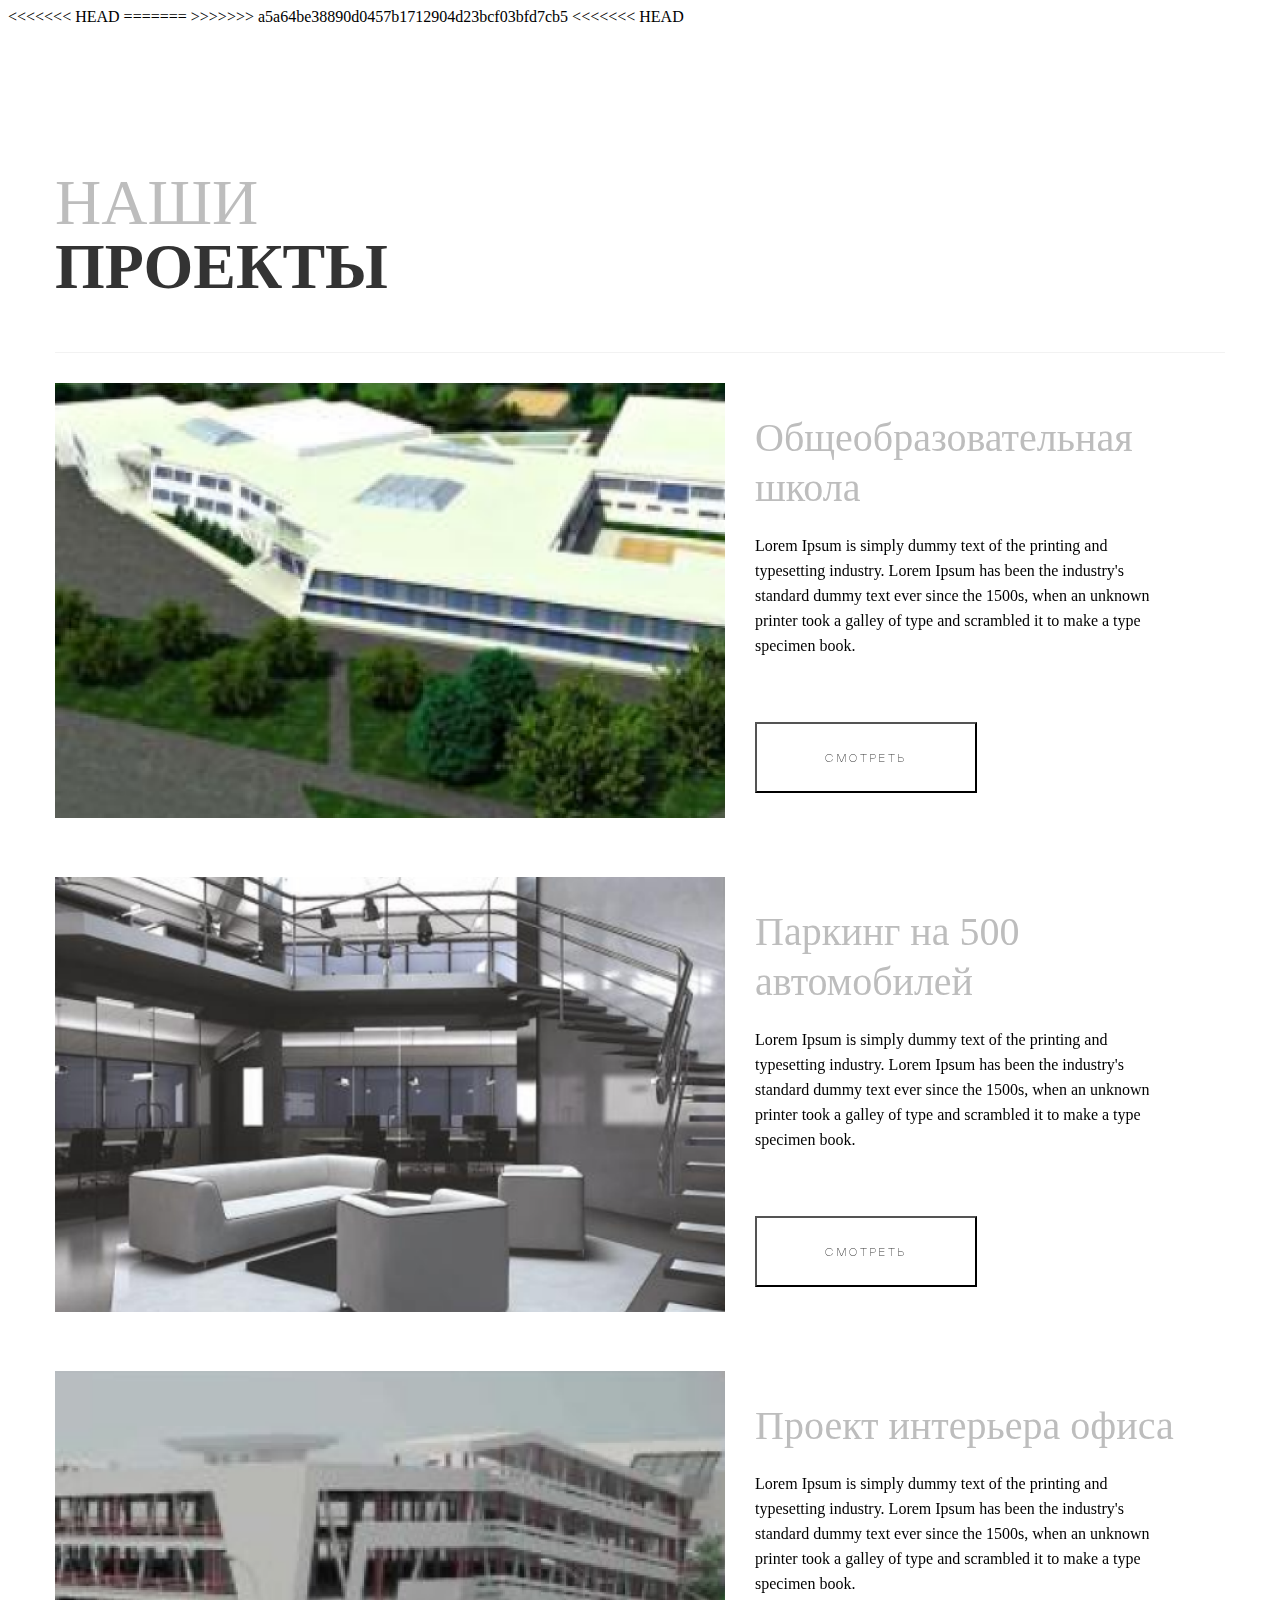
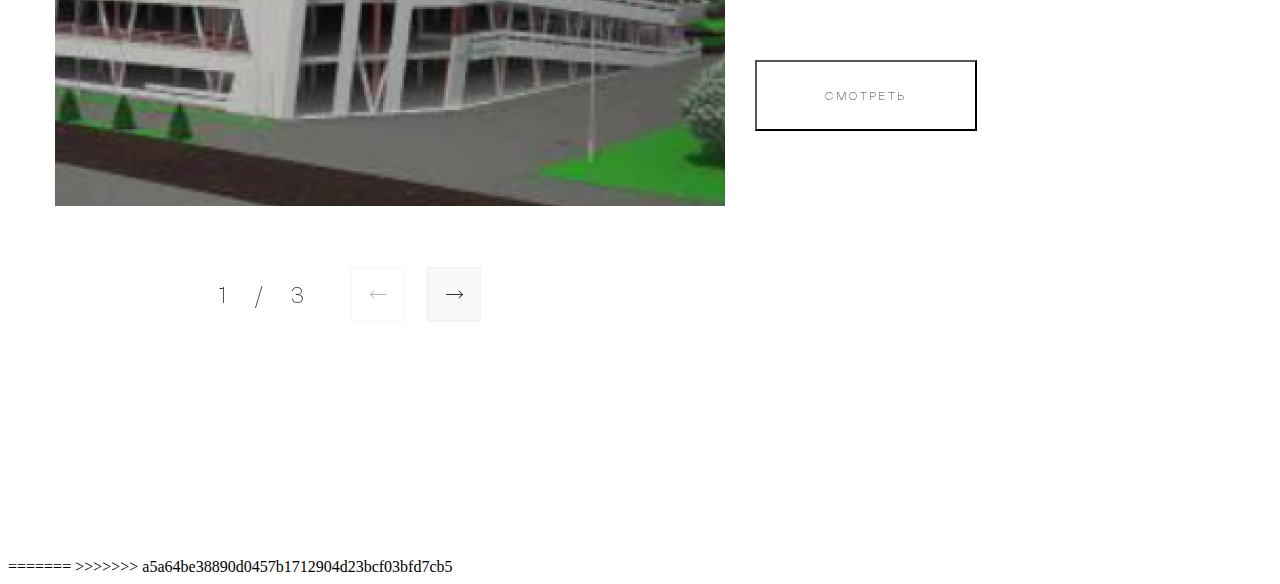
==== commit c5ebdb64: "Merge branch 'main' of https://github.com/raidner/archecomand" ====
--- a/index.html
+++ b/index.html
@@ -1,12 +1,11 @@
-<!doctype html>
+<!DOCTYPE html>
 <html lang="en">
-
 <head>
     <meta charset="UTF-8">
-    <meta name="viewport"
-        content="width=device-width, user-scalable=no, initial-scale=1.0, maximum-scale=1.0, minimum-scale=1.0">
-    <meta http-equiv="X-UA-Compatible" content="ie=edge">
+    <meta http-equiv="X-UA-Compatible" content="IE=edge">
+    <meta name="viewport" content="width=device-width, initial-scale=1.0">
     <title>Document</title>
+<<<<<<< HEAD
     <link rel="stylesheet" href="./assets/fonts/TTHoves-Bold.woff2">
     <link rel="stylesheet" href="./assets/fonts/TTHoves-Thin.woff2">
     <link rel="stylesheet" href="https://unpkg.com/swiper@8/swiper-bundle.min.css"/>
@@ -14,9 +13,13 @@
     <link rel="stylesheet" href="./assets/fonts/TTHoves-Bold.woff2">
     <link rel="stylesheet" href="./assets/fonts/TTHoves-Thin.woff2">
 
+=======
+    <link rel="stylesheet" href="./css/index.css">
+    <link rel="stylesheet" href="./css/fonts.css">
+>>>>>>> a5a64be38890d0457b1712904d23bcf03bfd7cb5
 </head>
-
 <body>
+<<<<<<< HEAD
     <section class="project">
         <container class="project__container">
             
@@ -141,6 +144,8 @@
     </section>
     <script src="https://unpkg.com/swiper/swiper-bundle.min.js"></script>
     <script src="./js/index.js"></script>
+=======
+    
+>>>>>>> a5a64be38890d0457b1712904d23bcf03bfd7cb5
 </body>
-
 </html>--- a/css/index.css
+++ b/css/index.css
@@ -1,3 +1,4 @@
+<<<<<<< HEAD
 @font-face {
   font-family: 'TT Hoves';
   src: local("TT Hoves"), url(/assets/fonts/TTHoves-Bold.woff2);
@@ -227,4 +228,9 @@
   left: 154px;
   width: 10%;
 }
-/*# sourceMappingURL=index.css.map */+/*# sourceMappingURL=index.css.map */
+=======
+p{
+    font-family: 'TT Hoves', sans-serif;
+}
+>>>>>>> a5a64be38890d0457b1712904d23bcf03bfd7cb5
--- a/css/index.css
+++ b/css/index.css
@@ -1,3 +1,4 @@
+<<<<<<< HEAD
 @font-face {
   font-family: 'TT Hoves';
   src: local("TT Hoves"), url(/assets/fonts/TTHoves-Bold.woff2);
@@ -227,4 +228,9 @@
   left: 154px;
   width: 10%;
 }
-/*# sourceMappingURL=index.css.map */+/*# sourceMappingURL=index.css.map */
+=======
+p{
+    font-family: 'TT Hoves', sans-serif;
+}
+>>>>>>> a5a64be38890d0457b1712904d23bcf03bfd7cb5
--- a/css/fonts.css
+++ b/css/fonts.css
@@ -0,0 +1,359 @@
+@font-face {
+    font-family: 'TT Hoves';
+    src: url('../fonts/TTHoves-Black.eot');
+    src: url('../fonts/TTHoves-Black.eot?#iefix') format('embedded-opentype'),
+        url('../fonts/TTHoves-Black.woff2') format('woff2'),
+        url('../fonts/TTHoves-Black.woff') format('woff'),
+        url('../fonts/TTHoves-Black.ttf') format('truetype');
+    font-weight: 900;
+    font-style: normal;
+    font-display: swap;
+}
+
+@font-face {
+    font-family: 'TT Hoves';
+    src: url('../fonts/TTHoves-Black_1.eot');
+    src: url('../fonts/TTHoves-Black_1.eot?#iefix') format('embedded-opentype'),
+        url('../fonts/TTHoves-Black_1.woff2') format('woff2'),
+        url('../fonts/TTHoves-Black_1.woff') format('woff'),
+        url('../fonts/TTHoves-Black_1.ttf') format('truetype');
+    font-weight: 900;
+    font-style: normal;
+    font-display: swap;
+}
+
+@font-face {
+    font-family: 'TT Hoves';
+    src: url('../fonts/TTHoves-Black_2.eot');
+    src: url('../fonts/TTHoves-Black_2.eot?#iefix') format('embedded-opentype'),
+        url('../fonts/TTHoves-Black_2.woff2') format('woff2'),
+        url('../fonts/TTHoves-Black_2.woff') format('woff'),
+        url('../fonts/TTHoves-Black_2.ttf') format('truetype');
+    font-weight: 900;
+    font-style: normal;
+    font-display: swap;
+}
+
+@font-face {
+    font-family: 'TT Hoves';
+    src: url('../fonts/TTHoves-Bold.eot');
+    src: url('../fonts/TTHoves-Bold.eot?#iefix') format('embedded-opentype'),
+        url('../fonts/TTHoves-Bold.woff2') format('woff2'),
+        url('../fonts/TTHoves-Bold.woff') format('woff'),
+        url('../fonts/TTHoves-Bold.ttf') format('truetype');
+    font-weight: bold;
+    font-style: normal;
+    font-display: swap;
+}
+
+@font-face {
+    font-family: 'TT Hoves';
+    src: url('../fonts/TTHoves-BlackItalic.eot');
+    src: url('../fonts/TTHoves-BlackItalic.eot?#iefix') format('embedded-opentype'),
+        url('../fonts/TTHoves-BlackItalic.woff2') format('woff2'),
+        url('../fonts/TTHoves-BlackItalic.woff') format('woff'),
+        url('../fonts/TTHoves-BlackItalic.ttf') format('truetype');
+    font-weight: 900;
+    font-style: italic;
+    font-display: swap;
+}
+
+@font-face {
+    font-family: 'TT Hoves';
+    src: url('../fonts/TTHoves-BlackItalic_1.eot');
+    src: url('../fonts/TTHoves-BlackItalic_1.eot?#iefix') format('embedded-opentype'),
+        url('../fonts/TTHoves-BlackItalic_1.woff2') format('woff2'),
+        url('../fonts/TTHoves-BlackItalic_1.woff') format('woff'),
+        url('../fonts/TTHoves-BlackItalic_1.ttf') format('truetype');
+    font-weight: 900;
+    font-style: italic;
+    font-display: swap;
+}
+
+@font-face {
+    font-family: 'TT Hoves';
+    src: url('../fonts/TTHoves-Bold_1.eot');
+    src: url('../fonts/TTHoves-Bold_1.eot?#iefix') format('embedded-opentype'),
+        url('../fonts/TTHoves-Bold_1.woff2') format('woff2'),
+        url('../fonts/TTHoves-Bold_1.woff') format('woff'),
+        url('../fonts/TTHoves-Bold_1.ttf') format('truetype');
+    font-weight: bold;
+    font-style: normal;
+    font-display: swap;
+}
+
+@font-face {
+    font-family: 'TT Hoves';
+    src: url('../fonts/TTHoves-Bold_2.eot');
+    src: url('../fonts/TTHoves-Bold_2.eot?#iefix') format('embedded-opentype'),
+        url('../fonts/TTHoves-Bold_2.woff2') format('woff2'),
+        url('../fonts/TTHoves-Bold_2.woff') format('woff'),
+        url('../fonts/TTHoves-Bold_2.ttf') format('truetype');
+    font-weight: bold;
+    font-style: normal;
+    font-display: swap;
+}
+
+@font-face {
+    font-family: 'TT Hoves';
+    src: url('../fonts/TTHoves-BlackItalic_2.eot');
+    src: url('../fonts/TTHoves-BlackItalic_2.eot?#iefix') format('embedded-opentype'),
+        url('../fonts/TTHoves-BlackItalic_2.woff2') format('woff2'),
+        url('../fonts/TTHoves-BlackItalic_2.woff') format('woff'),
+        url('../fonts/TTHoves-BlackItalic_2.ttf') format('truetype');
+    font-weight: 900;
+    font-style: italic;
+    font-display: swap;
+}
+
+@font-face {
+    font-family: 'TT Hoves';
+    src: url('../fonts/TTHoves-DemiBold.eot');
+    src: url('../fonts/TTHoves-DemiBold.eot?#iefix') format('embedded-opentype'),
+        url('../fonts/TTHoves-DemiBold.woff2') format('woff2'),
+        url('../fonts/TTHoves-DemiBold.woff') format('woff'),
+        url('../fonts/TTHoves-DemiBold.ttf') format('truetype');
+    font-weight: 600;
+    font-style: normal;
+    font-display: swap;
+}
+
+@font-face {
+    font-family: 'TT Hoves';
+    src: url('../fonts/TTHoves-DemiBold_1.eot');
+    src: url('../fonts/TTHoves-DemiBold_1.eot?#iefix') format('embedded-opentype'),
+        url('../fonts/TTHoves-DemiBold_1.woff2') format('woff2'),
+        url('../fonts/TTHoves-DemiBold_1.woff') format('woff'),
+        url('../fonts/TTHoves-DemiBold_1.ttf') format('truetype');
+    font-weight: 600;
+    font-style: normal;
+    font-display: swap;
+}
+
+@font-face {
+    font-family: 'TT Hoves';
+    src: url('../fonts/TTHoves-BoldItalic.eot');
+    src: url('../fonts/TTHoves-BoldItalic.eot?#iefix') format('embedded-opentype'),
+        url('../fonts/TTHoves-BoldItalic.woff2') format('woff2'),
+        url('../fonts/TTHoves-BoldItalic.woff') format('woff'),
+        url('../fonts/TTHoves-BoldItalic.ttf') format('truetype');
+    font-weight: bold;
+    font-style: italic;
+    font-display: swap;
+}
+
+@font-face {
+    font-family: 'TT Hoves';
+    src: url('../fonts/TTHoves-BoldItalic_1.eot');
+    src: url('../fonts/TTHoves-BoldItalic_1.eot?#iefix') format('embedded-opentype'),
+        url('../fonts/TTHoves-BoldItalic_1.woff2') format('woff2'),
+        url('../fonts/TTHoves-BoldItalic_1.woff') format('woff'),
+        url('../fonts/TTHoves-BoldItalic_1.ttf') format('truetype');
+    font-weight: bold;
+    font-style: italic;
+    font-display: swap;
+}
+
+@font-face {
+    font-family: 'TT Hoves';
+    src: url('../fonts/TTHoves-DemiBold_2.eot');
+    src: url('../fonts/TTHoves-DemiBold_2.eot?#iefix') format('embedded-opentype'),
+        url('../fonts/TTHoves-DemiBold_2.woff2') format('woff2'),
+        url('../fonts/TTHoves-DemiBold_2.woff') format('woff'),
+        url('../fonts/TTHoves-DemiBold_2.ttf') format('truetype');
+    font-weight: 600;
+    font-style: normal;
+    font-display: swap;
+}
+
+@font-face {
+    font-family: 'TT Hoves';
+    src: url('../fonts/TTHoves-BoldItalic_2.eot');
+    src: url('../fonts/TTHoves-BoldItalic_2.eot?#iefix') format('embedded-opentype'),
+        url('../fonts/TTHoves-BoldItalic_2.woff2') format('woff2'),
+        url('../fonts/TTHoves-BoldItalic_2.woff') format('woff'),
+        url('../fonts/TTHoves-BoldItalic_2.ttf') format('truetype');
+    font-weight: bold;
+    font-style: italic;
+    font-display: swap;
+}
+
+@font-face {
+    font-family: 'TT Hoves';
+    src: url('../fonts/TTHoves-DemiBoldItalic.eot');
+    src: url('../fonts/TTHoves-DemiBoldItalic.eot?#iefix') format('embedded-opentype'),
+        url('../fonts/TTHoves-DemiBoldItalic.woff2') format('woff2'),
+        url('../fonts/TTHoves-DemiBoldItalic.woff') format('woff'),
+        url('../fonts/TTHoves-DemiBoldItalic.ttf') format('truetype');
+    font-weight: 600;
+    font-style: italic;
+    font-display: swap;
+}
+
+@font-face {
+    font-family: 'TT Hoves';
+    src: url('../fonts/TTHoves-DemiBoldItalic_1.eot');
+    src: url('../fonts/TTHoves-DemiBoldItalic_1.eot?#iefix') format('embedded-opentype'),
+        url('../fonts/TTHoves-DemiBoldItalic_1.woff2') format('woff2'),
+        url('../fonts/TTHoves-DemiBoldItalic_1.woff') format('woff'),
+        url('../fonts/TTHoves-DemiBoldItalic_1.ttf') format('truetype');
+    font-weight: 600;
+    font-style: italic;
+    font-display: swap;
+}
+
+@font-face {
+    font-family: 'TT Hoves';
+    src: url('../fonts/TTHoves-ExtraBold.eot');
+    src: url('../fonts/TTHoves-ExtraBold.eot?#iefix') format('embedded-opentype'),
+        url('../fonts/TTHoves-ExtraBold.woff2') format('woff2'),
+        url('../fonts/TTHoves-ExtraBold.woff') format('woff'),
+        url('../fonts/TTHoves-ExtraBold.ttf') format('truetype');
+    font-weight: bold;
+    font-style: normal;
+    font-display: swap;
+}
+
+@font-face {
+    font-family: 'TT Hoves';
+    src: url('../fonts/TTHoves-ExtraBold_1.eot');
+    src: url('../fonts/TTHoves-ExtraBold_1.eot?#iefix') format('embedded-opentype'),
+        url('../fonts/TTHoves-ExtraBold_1.woff2') format('woff2'),
+        url('../fonts/TTHoves-ExtraBold_1.woff') format('woff'),
+        url('../fonts/TTHoves-ExtraBold_1.ttf') format('truetype');
+    font-weight: bold;
+    font-style: normal;
+    font-display: swap;
+}
+
+@font-face {
+    font-family: 'TT Hoves';
+    src: url('../fonts/TTHoves-ExtraBold_2.eot');
+    src: url('../fonts/TTHoves-ExtraBold_2.eot?#iefix') format('embedded-opentype'),
+        url('../fonts/TTHoves-ExtraBold_2.woff2') format('woff2'),
+        url('../fonts/TTHoves-ExtraBold_2.woff') format('woff'),
+        url('../fonts/TTHoves-ExtraBold_2.ttf') format('truetype');
+    font-weight: bold;
+    font-style: normal;
+    font-display: swap;
+}
+
+@font-face {
+    font-family: 'TT Hoves';
+    src: url('../fonts/TTHoves-DemiBoldItalic_2.eot');
+    src: url('../fonts/TTHoves-DemiBoldItalic_2.eot?#iefix') format('embedded-opentype'),
+        url('../fonts/TTHoves-DemiBoldItalic_2.woff2') format('woff2'),
+        url('../fonts/TTHoves-DemiBoldItalic_2.woff') format('woff'),
+        url('../fonts/TTHoves-DemiBoldItalic_2.ttf') format('truetype');
+    font-weight: 600;
+    font-style: italic;
+    font-display: swap;
+}
+
+@font-face {
+    font-family: 'TT Hoves';
+    src: url('../fonts/TTHoves-ExtraBoldItalic.eot');
+    src: url('../fonts/TTHoves-ExtraBoldItalic.eot?#iefix') format('embedded-opentype'),
+        url('../fonts/TTHoves-ExtraBoldItalic.woff2') format('woff2'),
+        url('../fonts/TTHoves-ExtraBoldItalic.woff') format('woff'),
+        url('../fonts/TTHoves-ExtraBoldItalic.ttf') format('truetype');
+    font-weight: bold;
+    font-style: italic;
+    font-display: swap;
+}
+
+@font-face {
+    font-family: 'TT Hoves';
+    src: url('../fonts/TTHoves-ExtraLight.eot');
+    src: url('../fonts/TTHoves-ExtraLight.eot?#iefix') format('embedded-opentype'),
+        url('../fonts/TTHoves-ExtraLight.woff2') format('woff2'),
+        url('../fonts/TTHoves-ExtraLight.woff') format('woff'),
+        url('../fonts/TTHoves-ExtraLight.ttf') format('truetype');
+    font-weight: 200;
+    font-style: normal;
+    font-display: swap;
+}
+
+@font-face {
+    font-family: 'TT Hoves';
+    src: url('../fonts/TTHoves-ExtraBoldItalic_1.eot');
+    src: url('../fonts/TTHoves-ExtraBoldItalic_1.eot?#iefix') format('embedded-opentype'),
+        url('../fonts/TTHoves-ExtraBoldItalic_1.woff2') format('woff2'),
+        url('../fonts/TTHoves-ExtraBoldItalic_1.woff') format('woff'),
+        url('../fonts/TTHoves-ExtraBoldItalic_1.ttf') format('truetype');
+    font-weight: bold;
+    font-style: italic;
+    font-display: swap;
+}
+
+@font-face {
+    font-family: 'TT Hoves';
+    src: url('../fonts/TTHoves-ExtraBoldItalic_2.eot');
+    src: url('../fonts/TTHoves-ExtraBoldItalic_2.eot?#iefix') format('embedded-opentype'),
+        url('../fonts/TTHoves-ExtraBoldItalic_2.woff2') format('woff2'),
+        url('../fonts/TTHoves-ExtraBoldItalic_2.woff') format('woff'),
+        url('../fonts/TTHoves-ExtraBoldItalic_2.ttf') format('truetype');
+    font-weight: bold;
+    font-style: italic;
+    font-display: swap;
+}
+
+@font-face {
+    font-family: 'TT Hoves';
+    src: url('../fonts/TTHoves-ExtraLight_1.eot');
+    src: url('../fonts/TTHoves-ExtraLight_1.eot?#iefix') format('embedded-opentype'),
+        url('../fonts/TTHoves-ExtraLight_1.woff2') format('woff2'),
+        url('../fonts/TTHoves-ExtraLight_1.woff') format('woff'),
+        url('../fonts/TTHoves-ExtraLight_1.ttf') format('truetype');
+    font-weight: 200;
+    font-style: normal;
+    font-display: swap;
+}
+
+@font-face {
+    font-family: 'TT Hoves';
+    src: url('../fonts/TTHoves-ExtraLight_2.eot');
+    src: url('../fonts/TTHoves-ExtraLight_2.eot?#iefix') format('embedded-opentype'),
+        url('../fonts/TTHoves-ExtraLight_2.woff2') format('woff2'),
+        url('../fonts/TTHoves-ExtraLight_2.woff') format('woff'),
+        url('../fonts/TTHoves-ExtraLight_2.ttf') format('truetype');
+    font-weight: 200;
+    font-style: normal;
+    font-display: swap;
+}
+
+@font-face {
+    font-family: 'TT Hoves';
+    src: url('../fonts/TTHoves-ExtraLightItalic.eot');
+    src: url('../fonts/TTHoves-ExtraLightItalic.eot?#iefix') format('embedded-opentype'),
+        url('../fonts/TTHoves-ExtraLightItalic.woff2') format('woff2'),
+        url('../fonts/TTHoves-ExtraLightItalic.woff') format('woff'),
+        url('../fonts/TTHoves-ExtraLightItalic.ttf') format('truetype');
+    font-weight: 200;
+    font-style: italic;
+    font-display: swap;
+}
+
+@font-face {
+    font-family: 'TT Hoves';
+    src: url('../fonts/TTHoves-ExtraLightItalic_1.eot');
+    src: url('../fonts/TTHoves-ExtraLightItalic_1.eot?#iefix') format('embedded-opentype'),
+        url('../fonts/TTHoves-ExtraLightItalic_1.woff2') format('woff2'),
+        url('../fonts/TTHoves-ExtraLightItalic_1.woff') format('woff'),
+        url('../fonts/TTHoves-ExtraLightItalic_1.ttf') format('truetype');
+    font-weight: 200;
+    font-style: italic;
+    font-display: swap;
+}
+
+@font-face {
+    font-family: 'TT Hoves';
+    src: url('../fonts/TTHoves-ExtraLightItalic_2.eot');
+    src: url('../fonts/TTHoves-ExtraLightItalic_2.eot?#iefix') format('embedded-opentype'),
+        url('../fonts/TTHoves-ExtraLightItalic_2.woff2') format('woff2'),
+        url('../fonts/TTHoves-ExtraLightItalic_2.woff') format('woff'),
+        url('../fonts/TTHoves-ExtraLightItalic_2.ttf') format('truetype');
+    font-weight: 200;
+    font-style: italic;
+    font-display: swap;
+}